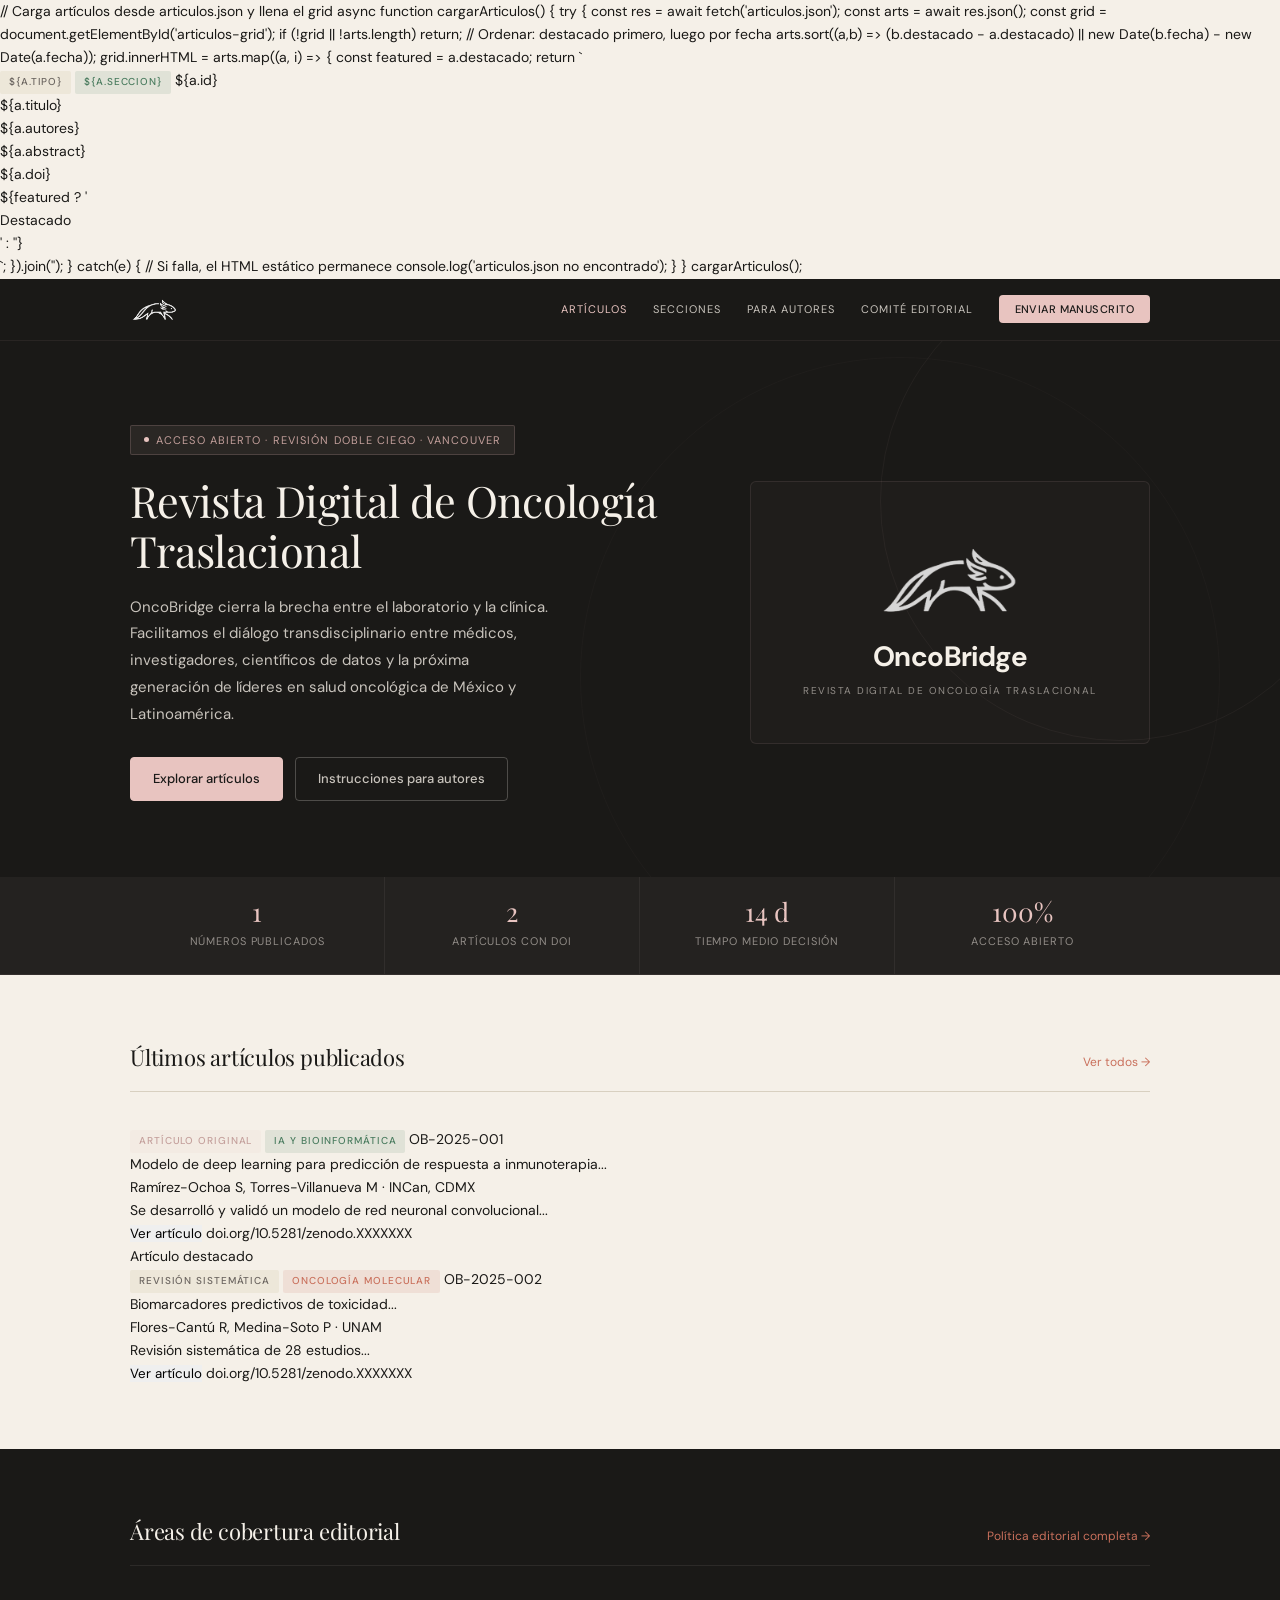
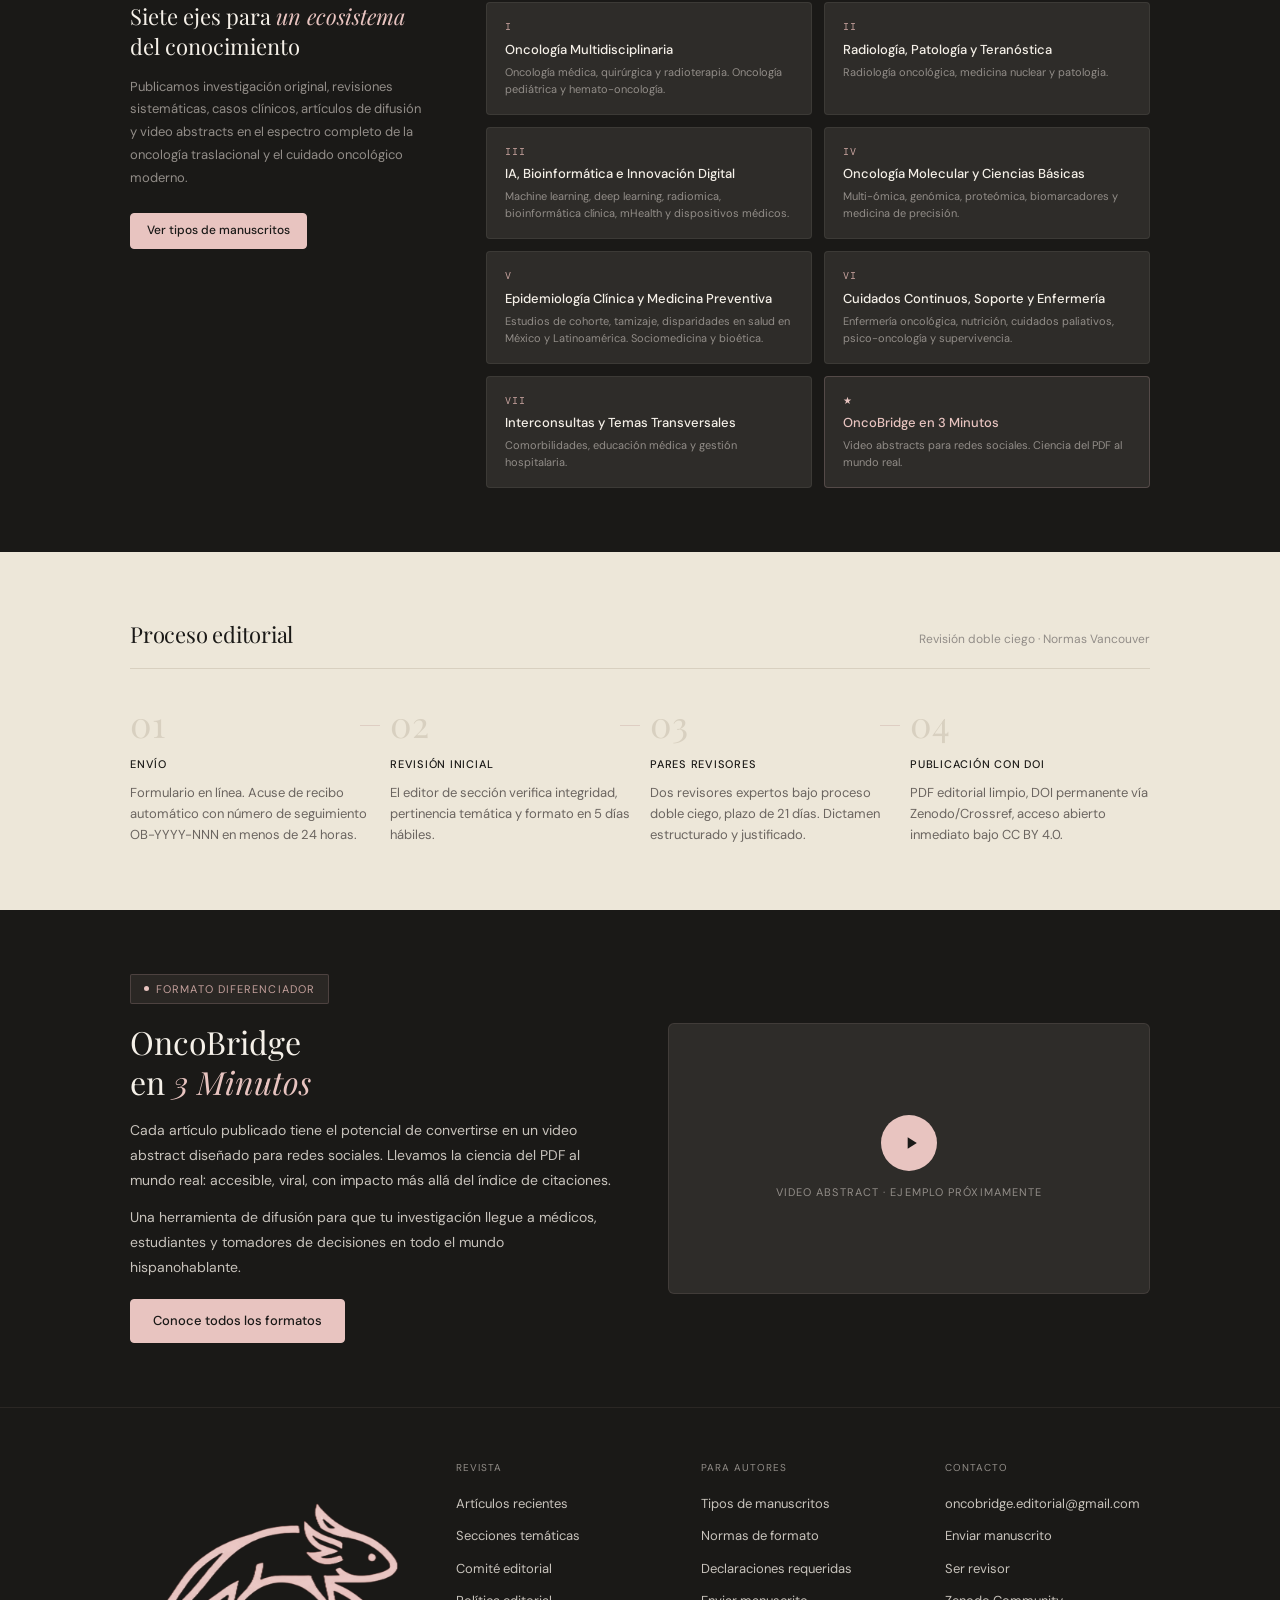
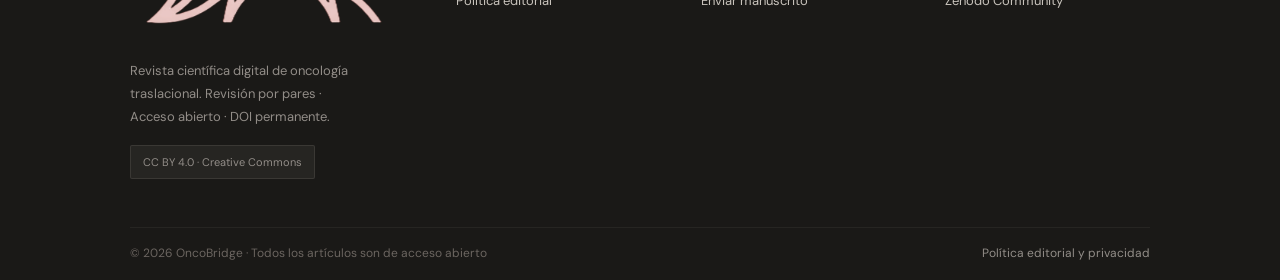
==== index.html @ 976b34d6 "Update index.html" ====
<!DOCTYPE html>
<html lang="es">
<head>
  <meta charset="UTF-8">
  <meta name="viewport" content="width=device-width, initial-scale=1.0">
  <title>OncoBridge — Revista Digital de Oncología Traslacional</title>
  <meta name="description" content="Publicación científica de acceso abierto dedicada a la oncología traslacional. Revisión doble ciego, DOI permanente, acceso abierto. México y Latinoamérica.">
  <!-- Scholar meta -->
  <meta name="citation_journal_title" content="OncoBridge">
  <meta name="citation_publisher" content="OncoBridge Editorial">
  <!-- Open Graph -->
  <meta property="og:title" content="OncoBridge — Revista Digital de Oncología Traslacional">
  <meta property="og:description" content="Ciencia que cruza el puente del laboratorio a la clínica.">
  <meta property="og:type" content="website">
  <meta property="og:url" content="https://oncobridge.site">
  <link rel="stylesheet" href="assets/style.css">
</head>
  // Carga artículos desde articulos.json y llena el grid
async function cargarArticulos() {
  try {
    const res  = await fetch('articulos.json');
    const arts = await res.json();
    const grid = document.getElementById('articulos-grid');
    if (!grid || !arts.length) return;

    // Ordenar: destacado primero, luego por fecha
    arts.sort((a,b) => (b.destacado - a.destacado) ||
      new Date(b.fecha) - new Date(a.fecha));

    grid.innerHTML = arts.map((a, i) => {
      const featured = a.destacado;
      return `
      <div class="card ${featured ? 'card-featured' : ''}">
        <div>
          <div class="card-meta">
            <span class="tag">${a.tipo}</span>
            <span class="tag tag-ia">${a.seccion}</span>
            <span class="card-id">${a.id}</span>
          </div>
          <div class="card-title">${a.titulo}</div>
          <div class="card-authors">${a.autores}</div>
          <div class="card-abstract">${a.abstract}</div>
          <a class="card-doi" href="${a.url_doi}"
             target="_blank">${a.doi}</a>
        </div>
        ${featured ? '<div><span class="featured-flag">Destacado</span></div>' : ''}
      </div>`;
    }).join('');
  } catch(e) {
    // Si falla, el HTML estático permanece
    console.log('articulos.json no encontrado');
  }
}
cargarArticulos();
</script>
<body>

<!-- NAVEGACIÓN -->
<nav class="nav">
  <div class="container">
    <a class="nav-logo" href="index.html">
      <img src="assets/logo.png" alt="OncoBridge"
           onerror="this.style.display='none'; document.getElementById('nav-logo-fallback').style.display='block'">
      <span id="nav-logo-fallback" class="nav-logo-text" style="display:none">Onco<span>Bridge</span></span>
    </a>
    <button class="nav-toggle" onclick="document.querySelector('.nav-links').classList.toggle('open')" aria-label="Menú">☰</button>
    <ul class="nav-links">
      <li><a href="index.html#articulos" class="active">Artículos</a></li>
      <li><a href="index.html#secciones">Secciones</a></li>
      <li><a href="para-autores.html">Para autores</a></li>
      <li><a href="comite-editorial.html">Comité editorial</a></li>
      <li><a href="para-autores.html#envio" class="nav-cta">Enviar manuscrito</a></li>
    </ul>
  </div>
</nav>

<!-- HERO -->
<section class="hero">
  <div class="container">
    <div class="hero-content">
      <div class="hero-eyebrow">Acceso abierto · Revisión doble ciego · Vancouver</div>
      <h1>Revista Digital de Oncología Traslacional<br></h1>
      <p class="hero-lead">OncoBridge cierra la brecha entre el laboratorio y la clínica. Facilitamos el diálogo transdisciplinario entre médicos, investigadores, científicos de datos y la próxima generación de líderes en salud oncológica de México y Latinoamérica.</p>
      <div class="hero-actions">
        <a href="index.html#articulos" class="btn btn-primary">Explorar artículos</a>
        <a href="para-autores.html" class="btn btn-ghost">Instrucciones para autores</a>
      </div>
    </div>
    <div class="hero-brand-box">
      <img class="hero-brand-img" src="assets/logo.png" alt="OncoBridge — Ajolote"
           onerror="this.style.opacity='0'">
      <div class="hero-brand-name">OncoBridge</div>
      <div class="hero-brand-sub">Revista Digital de Oncología Traslacional</div>
    </div>
  </div>
</section>

<!-- STATS -->
<div class="stats">
  <div class="container">
    <div class="stat">
      <span class="stat-num" id="stat-numeros">—</span>
      <span class="stat-label">Números publicados</span>
    </div>
    <div class="stat">
      <span class="stat-num" id="stat-articulos">—</span>
      <span class="stat-label">Artículos con DOI</span>
    </div>
    <div class="stat">
      <span class="stat-num" id="stat-tiempo">—</span>
      <span class="stat-label">Tiempo medio decisión</span>
    </div>
    <div class="stat">
      <span class="stat-num" id="stat-acceso">100%</span>
      <span class="stat-label">Acceso abierto</span>
    </div>
  </div>
</div>

<!-- ARTÍCULOS -->
<section class="section" id="articulos">
  <div class="container">
    <div class="section-header">
      <h2 class="section-title">Últimos artículos publicados</h2>
      <a href="articulos.html" class="section-link">Ver todos →</a>
    </div>
    <div class="articles-grid" id="articulos-grid">
      <!-- El JavaScript inserta las tarjetas aquí -->
      <div class="card-loading">Cargando artículos…</div>
    </div>
  </div>
</section>
  
  <!-- VISOR PDF (oculto hasta que el usuario hace clic en un artículo) -->
<div id="visor-overlay" style="display:none">
  <section class="section" style="padding-top:0">
    <div class="container">
      <div class="pdf-viewer">
        <div class="pdf-toolbar">
          <div class="pdf-toolbar-left">
            <span class="pdf-id" id="visor-id"></span>
            <span class="pdf-title" id="visor-titulo"></span>
          </div>
          <div class="pdf-toolbar-right">
            <a id="visor-doi-link" href="#" target="_blank" class="pdf-btn">
              <svg width="13" height="13" viewBox="0 0 24 24" fill="none" stroke="currentColor" stroke-width="2"><path d="M18 13v6a2 2 0 0 1-2 2H5a2 2 0 0 1-2-2V8a2 2 0 0 1 2-2h6"/><polyline points="15 3 21 3 21 9"/><line x1="10" y1="14" x2="21" y2="3"/></svg>
              DOI / Zenodo
            </a>
            <a id="visor-pdf-link" href="#" target="_blank" class="pdf-btn">
              <svg width="13" height="13" viewBox="0 0 24 24" fill="none" stroke="currentColor" stroke-width="2"><path d="M21 15v4a2 2 0 0 1-2 2H5a2 2 0 0 1-2-2v-4"/><polyline points="7 10 12 15 17 10"/><line x1="12" y1="15" x2="12" y2="3"/></svg>
              Descargar PDF
            </a>
            <button class="pdf-btn pdf-btn-close" onclick="cerrarVisor()">
              <svg width="13" height="13" viewBox="0 0 24 24" fill="none" stroke="currentColor" stroke-width="2"><line x1="18" y1="6" x2="6" y2="18"/><line x1="6" y1="6" x2="18" y2="18"/></svg>
              Cerrar
            </button>
          </div>
        </div>
        <div class="pdf-embed">
          <iframe id="visor-iframe" src="" title="Visor de artículo OncoBridge"
                  allow="fullscreen" loading="lazy"></iframe>
          <div class="pdf-fallback" id="visor-fallback" style="display:none">
            <p>No se puede mostrar la vista previa en este navegador.</p>
            <a id="visor-fallback-link" href="#" target="_blank" class="btn btn-primary btn-sm">Abrir PDF en nueva pestaña</a>
          </div>
        </div>
      </div>
    </div>
  </section>
</div>

<!-- SECCIONES TEMÁTICAS -->
<section class="section section-dark" id="secciones">
  <div class="container">
    <div class="section-header">
      <h2 class="section-title">Áreas de cobertura editorial</h2>
      <a href="politica-editorial.html" class="section-link">Política editorial completa →</a>
    </div>
    <div class="scope-grid">
      <div class="scope-sticky">
        <div class="scope-heading">Siete ejes para <span>un ecosistema</span> del conocimiento</div>
        <p class="scope-desc">Publicamos investigación original, revisiones sistemáticas, casos clínicos, artículos de difusión y video abstracts en el espectro completo de la oncología traslacional y el cuidado oncológico moderno.</p>
        <div style="margin-top:24px">
          <a href="para-autores.html" class="btn btn-primary btn-sm">Ver tipos de manuscritos</a>
        </div>
      </div>
      <div class="scope-areas">
        <div class="scope-item">
          <span class="scope-roman">I</span>
          <div class="scope-name">Oncología Multidisciplinaria</div>
          <div class="scope-sub">Oncología médica, quirúrgica y radioterapia. Oncología pediátrica y hemato-oncología.</div>
        </div>
        <div class="scope-item">
          <span class="scope-roman">II</span>
          <div class="scope-name">Radiología, Patología y Teranóstica</div>
          <div class="scope-sub">Radiología oncológica, medicina nuclear y patologia.</div>
        </div>
        <div class="scope-item">
          <span class="scope-roman">III</span>
          <div class="scope-name">IA, Bioinformática e Innovación Digital</div>
          <div class="scope-sub">Machine learning, deep learning, radiomica, bioinformática clínica, mHealth y dispositivos médicos.</div>
        </div>
        <div class="scope-item">
          <span class="scope-roman">IV</span>
          <div class="scope-name">Oncología Molecular y Ciencias Básicas</div>
          <div class="scope-sub">Multi-ómica, genómica, proteómica, biomarcadores y medicina de precisión.</div>
        </div>
        <div class="scope-item">
          <span class="scope-roman">V</span>
          <div class="scope-name">Epidemiología Clínica y Medicina Preventiva</div>
          <div class="scope-sub">Estudios de cohorte, tamizaje, disparidades en salud en México y Latinoamérica. Sociomedicina y bioética.</div>
        </div>
        <div class="scope-item">
          <span class="scope-roman">VI</span>
          <div class="scope-name">Cuidados Continuos, Soporte y Enfermería</div>
          <div class="scope-sub">Enfermería oncológica, nutrición, cuidados paliativos, psico-oncología y supervivencia.</div>
        </div>
        <div class="scope-item">
          <span class="scope-roman">VII</span>
          <div class="scope-name">Interconsultas y Temas Transversales</div>
          <div class="scope-sub">Comorbilidades, educación médica y gestión hospitalaria.</div>
        </div>
        <div class="scope-item" style="border-color:rgba(232,196,192,0.2)">
          <span class="scope-roman" style="color:var(--axo)">★</span>
          <div class="scope-name" style="color:var(--axo)">OncoBridge en 3 Minutos</div>
          <div class="scope-sub">Video abstracts para redes sociales. Ciencia del PDF al mundo real.</div>
        </div>
      </div>
    </div>
  </div>
</section>

<!-- PROCESO EDITORIAL -->
<section class="section section-warm">
  <div class="container">
    <div class="section-header">
      <h2 class="section-title">Proceso editorial</h2>
      <span style="font-size:12px;color:var(--vol-2)">Revisión doble ciego · Normas Vancouver</span>
    </div>
    <div class="process-steps">
      <div class="step">
        <span class="step-num">01</span>
        <div class="step-title">Envío</div>
        <div class="step-desc">Formulario en línea. Acuse de recibo automático con número de seguimiento OB-YYYY-NNN en menos de 24 horas.</div>
        <div class="step-line"></div>
      </div>
      <div class="step">
        <span class="step-num">02</span>
        <div class="step-title">Revisión inicial</div>
        <div class="step-desc">El editor de sección verifica integridad, pertinencia temática y formato en 5 días hábiles.</div>
        <div class="step-line"></div>
      </div>
      <div class="step">
        <span class="step-num">03</span>
        <div class="step-title">Pares revisores</div>
        <div class="step-desc">Dos revisores expertos bajo proceso doble ciego, plazo de 21 días. Dictamen estructurado y justificado.</div>
        <div class="step-line"></div>
      </div>
      <div class="step">
        <span class="step-num">04</span>
        <div class="step-title">Publicación con DOI</div>
        <div class="step-desc">PDF editorial limpio, DOI permanente vía Zenodo/Crossref, acceso abierto inmediato bajo CC BY 4.0.</div>
      </div>
    </div>
  </div>
</section>

<!-- ONCOBRIDGE EN 3 MINUTOS -->
<section class="three-min">
  <div class="container">
    <div class="three-min-grid">
      <div class="three-min-text">
        <div class="hero-eyebrow" style="margin-bottom:18px">Formato diferenciador</div>
        <h2>OncoBridge<br>en <em>3 Minutos</em></h2>
        <p>Cada artículo publicado tiene el potencial de convertirse en un video abstract diseñado para redes sociales. Llevamos la ciencia del PDF al mundo real: accesible, viral, con impacto más allá del índice de citaciones.</p>
        <p>Una herramienta de difusión para que tu investigación llegue a médicos, estudiantes y tomadores de decisiones en todo el mundo hispanohablante.</p>
        <a href="para-autores.html#tipos" class="btn btn-primary" style="margin-top:8px">Conoce todos los formatos</a>
      </div>
      <div class="three-min-visual">
        <div class="play-btn">
          <svg viewBox="0 0 24 24"><path d="M8 5v14l11-7z"/></svg>
        </div>
        <div class="three-min-label">Video abstract · Ejemplo próximamente</div>
      </div>
    </div>
  </div>
</section>

<!-- FOOTER -->
<footer class="footer">
  <div class="container">
    <div class="footer-grid">
      <div>
        <img src="assets/logo.png" alt="OncoBridge"
             onerror="this.style.display='none'; document.getElementById('footer-logo-fallback').style.display='block'">
        <span id="footer-logo-fallback" class="footer-logo-text" style="display:none">Onco<span>Bridge</span></span>
        <p class="footer-tagline">Revista científica digital de oncología traslacional. Revisión por pares · Acceso abierto · DOI permanente.</p>
        <div class="cc-badge" style="margin-top:16px;display:inline-flex;align-items:center;gap:6px;background:rgba(200,195,188,0.07);border:1px solid rgba(200,195,188,0.12);border-radius:2px;padding:7px 12px;font-size:11px;color:var(--vol-2)">
          CC BY 4.0 · Creative Commons
        </div>
      </div>
      <div>
        <div class="footer-col-title">Revista</div>
        <ul class="footer-links">
          <li><a href="index.html#articulos">Artículos recientes</a></li>
          <li><a href="index.html#secciones">Secciones temáticas</a></li>
          <li><a href="comite-editorial.html">Comité editorial</a></li>
          <li><a href="politica-editorial.html">Política editorial</a></li>
        </ul>
      </div>
      <div>
        <div class="footer-col-title">Para autores</div>
        <ul class="footer-links">
          <li><a href="para-autores.html#tipos">Tipos de manuscritos</a></li>
          <li><a href="para-autores.html#formato">Normas de formato</a></li>
          <li><a href="para-autores.html#declaraciones">Declaraciones requeridas</a></li>
          <li><a href="para-autores.html#envio">Enviar manuscrito</a></li>
        </ul>
      </div>
      <div>
        <div class="footer-col-title">Contacto</div>
        <ul class="footer-links">
          <li><a href="mailto:oncobridge.editorial@gmail.com">oncobridge.editorial@gmail.com</a></li>
          <li><a href="para-autores.html#envio">Enviar manuscrito</a></li>
          <li><a href="comite-editorial.html#unirse">Ser revisor</a></li>
          <li><a href="https://zenodo.org" target="_blank" rel="noopener">Zenodo Community</a></li>
        </ul>
      </div>
    </div>
    <div class="footer-bottom">
      <p>© 2026 OncoBridge · Todos los artículos son de acceso abierto</p>
      <a href="politica-editorial.html">Política editorial y privacidad</a>
    </div>
  </div>
</footer>
<!-- =====================================================
     JAVASCRIPT DINÁMICO
     Lee articulos.json → llena grid + stats + visor PDF
     ===================================================== -->
<script>
// ── Cargar y renderizar artículos ──────────────────────
async function inicializar() {
  try {
    const res  = await fetch('articulos.json');
    const arts = await res.json();
    renderStats(arts);
    renderArticulos(arts);
  } catch(e) {
    // Si no existe el JSON todavía, muestra el HTML de ejemplo
    document.querySelector('.card-loading').remove();
  }
}
 
// ── Stats automáticas ──────────────────────────────────
function renderStats(arts) {
  const total    = arts.length;
  const numeros  = new Set(arts.map(a => a.volumen).filter(Boolean)).size || 1;
  const tiempos  = arts.filter(a => a.dias_decision).map(a => a.dias_decision);
  const mediaDias = tiempos.length
    ? Math.round(tiempos.reduce((s,v) => s + v, 0) / tiempos.length)
    : 14;
 
  // Animación de conteo
  animarContador('stat-numeros',  0, numeros,   800);
  animarContador('stat-articulos',0, total,    1000);
  animarContador('stat-tiempo',   0, mediaDias, 800, ' d');
}
 
function animarContador(id, desde, hasta, duracion, sufijo = '') {
  const el = document.getElementById(id);
  if (!el) return;
  const inicio = performance.now();
  function tick(ahora) {
    const t = Math.min((ahora - inicio) / duracion, 1);
    const ease = t < 0.5 ? 2*t*t : -1+(4-2*t)*t;
    el.textContent = Math.round(desde + (hasta - desde) * ease) + sufijo;
    if (t < 1) requestAnimationFrame(tick);
  }
  requestAnimationFrame(tick);
}
 
// ── Renderizar tarjetas de artículos ──────────────────
function renderArticulos(arts) {
  const grid = document.getElementById('articulos-grid');
  if (!grid) return;
 
  // Orden: destacado primero, luego por fecha descendente
  const ordenados = [...arts].sort((a, b) => {
    if (b.destacado !== a.destacado) return (b.destacado ? 1 : 0) - (a.destacado ? 1 : 0);
    return new Date(b.fecha) - new Date(a.fecha);
  });
 
  // Mostrar máximo 5 en el home (1 destacado + 4 normales)
  const visibles = ordenados.slice(0, 5);
  grid.innerHTML = visibles.map(a => tarjetaHTML(a)).join('');
}
 
function tarjetaHTML(a) {
  const featured = a.destacado;
  const tagColor = {
    'IA y Bioinformática': 'tag-ia',
    'Prueba de Concepto':  'tag-poc',
    'Oncología Molecular': 'tag-onco',
  }[a.seccion] || '';
 
  return `
  <div class="card ${featured ? 'card-featured' : ''}">
    <div>
      <div class="card-meta">
        <span class="tag ${featured ? 'tag-dark' : ''}">${a.tipo}</span>
        <span class="tag ${tagColor}">${a.seccion}</span>
        <span class="card-id">${a.id}</span>
      </div>
      <div class="card-title">${a.titulo}</div>
      <div class="card-authors">${a.autores}</div>
      <div class="card-abstract">${a.abstract}</div>
      <div class="card-actions">
        <button class="btn-ver-pdf" onclick='abrirVisor(${JSON.stringify(a)})'>
          Ver artículo
        </button>
        <a class="btn-doi" href="${a.url_doi}" target="_blank" rel="noopener">
          ${a.doi}
        </a>
      </div>
    </div>
    ${featured ? '<div><span class="featured-flag">Artículo destacado</span></div>' : ''}
  </div>`;
}
 
// ── Visor PDF ──────────────────────────────────────────
function abrirVisor(articulo) {
  const overlay = document.getElementById('visor-overlay');
  document.getElementById('visor-id').textContent     = articulo.id;
  document.getElementById('visor-titulo').textContent = articulo.titulo;
  document.getElementById('visor-doi-link').href      = articulo.url_doi || '#';
  document.getElementById('visor-pdf-link').href      = articulo.url_pdf  || '#';
  document.getElementById('visor-fallback-link').href = articulo.url_pdf  || '#';
 
  const iframe = document.getElementById('visor-iframe');
 
  if (articulo.url_pdf_embed) {
    iframe.src = articulo.url_pdf_embed;
    iframe.style.display = 'block';
    document.getElementById('visor-fallback').style.display = 'none';
  } else if (articulo.url_pdf) {
    // Fallback: Google Docs viewer para PDFs directos
    iframe.src = 'https://docs.google.com/viewer?url=' +
                 encodeURIComponent(articulo.url_pdf) + '&embedded=true';
    iframe.style.display = 'block';
    document.getElementById('visor-fallback').style.display = 'none';
  } else {
    iframe.style.display = 'none';
    document.getElementById('visor-fallback').style.display = 'flex';
  }
 
  overlay.style.display = 'block';
  overlay.scrollIntoView({ behavior: 'smooth', block: 'start' });
}
 
function cerrarVisor() {
  document.getElementById('visor-overlay').style.display = 'none';
  document.getElementById('visor-iframe').src = '';
  document.getElementById('articulos').scrollIntoView({ behavior: 'smooth' });
}
 
// ── Arrancar ───────────────────────────────────────────
inicializar();
</script>
 
</body>
</html>
---- assets/style.css ----
/* ================================================================
   OncoBridge — Hoja de estilos global
   Paleta: Obsidiana · Rosa Axolote · Marfil · Gris Volcánico
   ================================================================ */

@import url('https://fonts.googleapis.com/css2?family=Playfair+Display:ital,wght@0,400;0,500;0,700;1,400;1,500&family=DM+Sans:wght@300;400;500&family=DM+Mono:wght@400&display=swap');

/* ── Variables ────────────────────────────────────────────────── */
:root {
  --obs:     #1a1917;
  --obs-2:   #242220;
  --obs-3:   #2e2c29;
  --axo:     #e8c4c0;
  --axo-2:   #d4968f;
  --axo-3:   #c4a09c;
  --ivory:   #f5f0e8;
  --ivory-2: #ede7d9;
  --ivory-3: #d8d0c0;
  --vol:     #6b6560;
  --vol-2:   #928d88;
  --vol-3:   #c8c3bc;
  --coral:   #c9705c;
  --green:   #4a7c5f;
  --serif: 'Playfair Display', Georgia, serif;
  --sans:  'DM Sans', system-ui, sans-serif;
  --mono:  'DM Mono', monospace;
  --r: 4px;
  --tr: 0.2s ease;
}

/* ── Reset ────────────────────────────────────────────────────── */
*, *::before, *::after { margin:0; padding:0; box-sizing:border-box; }
html { scroll-behavior: smooth; }
body { background: var(--ivory); color: var(--obs); font-family: var(--sans); font-size: 14px; line-height: 1.65; -webkit-font-smoothing: antialiased; }
img { display: block; max-width: 100%; }
a { color: inherit; text-decoration: none; }
ul { list-style: none; }
button { font-family: var(--sans); cursor: pointer; border: none; }

/* ── Layout ───────────────────────────────────────────────────── */
.container { max-width: 1100px; margin: 0 auto; padding: 0 40px; }

/* ── Tipografía ───────────────────────────────────────────────── */
.serif { font-family: var(--serif); }
.mono  { font-family: var(--mono); font-size: 0.75em; }

/* ── Botones ──────────────────────────────────────────────────── */
.btn {
  display: inline-flex; align-items: center; gap: 6px;
  padding: 10px 22px; font-size: 13px; font-weight: 500;
  border-radius: var(--r); border: 1px solid transparent;
  transition: background var(--tr), border-color var(--tr), color var(--tr);
  white-space: nowrap; cursor: pointer;
}
.btn-primary { background: var(--axo); color: var(--obs); border-color: var(--axo); }
.btn-primary:hover { background: var(--axo-2); border-color: var(--axo-2); }
.btn-ghost { background: transparent; color: var(--vol-3); border-color: rgba(200,195,188,0.3); }
.btn-ghost:hover { border-color: var(--vol-3); color: var(--ivory); }
.btn-outline { background: transparent; color: var(--obs); border-color: var(--ivory-3); }
.btn-outline:hover { border-color: var(--obs); }
.btn-coral { background: var(--coral); color: #fff; border-color: var(--coral); }
.btn-coral:hover { opacity: 0.88; }
.btn-sm { padding: 7px 16px; font-size: 12px; }

/* ── Tags ─────────────────────────────────────────────────────── */
.tag {
  display: inline-block; font-size: 10px; font-weight: 500;
  letter-spacing: 0.09em; text-transform: uppercase;
  padding: 3px 9px; border-radius: 2px;
  background: var(--ivory-2); color: var(--vol);
}
.tag-onco  { background: rgba(201,112,92,0.13); color: var(--coral); }
.tag-dark  { background: rgba(232,196,192,0.13); color: var(--axo-3); }
.tag-ia    { background: rgba(74,124,95,0.12);   color: var(--green); }
.tag-poc   { background: rgba(184,134,58,0.12);  color: #8a6020; }

/* ── Navegación ───────────────────────────────────────────────── */
.nav {
  background: var(--obs); height: 62px;
  position: sticky; top: 0; z-index: 200;
  border-bottom: 1px solid rgba(232,196,192,0.07);
}
.nav .container { height: 100%; display: flex; align-items: center; justify-content: space-between; }
.nav-logo { display: flex; align-items: center; gap: 10px; }
.nav-logo img { height: 34px; filter: brightness(0) invert(1); opacity: 0.9; }
.nav-logo-text { font-family: var(--serif); font-size: 17px; font-weight: 700; color: var(--ivory); letter-spacing: -0.01em; }
.nav-logo-text span { color: var(--axo); }
.nav-links { display: flex; align-items: center; gap: 26px; }
.nav-links a { font-size: 11px; font-weight: 400; letter-spacing: 0.09em; text-transform: uppercase; color: var(--vol-3); transition: color var(--tr); }
.nav-links a:hover, .nav-links a.active { color: var(--axo); }
.nav-cta { background: var(--axo) !important; color: var(--obs) !important; padding: 7px 16px; border-radius: var(--r); font-weight: 500 !important; letter-spacing: 0.04em !important; }
.nav-cta:hover { background: var(--axo-2) !important; }
.nav-toggle { display: none; background: none; border: none; color: var(--vol-3); font-size: 22px; cursor: pointer; }

/* ── Sección genérica ─────────────────────────────────────────── */
.section { padding: 64px 0; }
.section-dark { background: var(--obs); }
.section-warm { background: var(--ivory-2); }
.section-header {
  display: flex; justify-content: space-between; align-items: baseline;
  padding-bottom: 16px; border-bottom: 1px solid var(--ivory-3); margin-bottom: 36px;
}
.section-dark .section-header { border-bottom-color: rgba(200,195,188,0.1); }
.section-title { font-family: var(--serif); font-size: 22px; font-weight: 400; letter-spacing: -0.01em; }
.section-dark .section-title { color: var(--ivory); }
.section-link { font-size: 12px; color: var(--coral); transition: opacity var(--tr); }
.section-link:hover { opacity: 0.75; }

/* ── Hero principal ───────────────────────────────────────────── */
.hero { background: var(--obs); padding: 84px 0 76px; position: relative; overflow: hidden; }
.hero::before {
  content: ''; position: absolute; top: -80px; right: -80px;
  width: 480px; height: 480px; border-radius: 50%;
  border: 1px solid rgba(232,196,192,0.05); pointer-events: none;
}
.hero::after {
  content: ''; position: absolute; bottom: -120px; right: 60px;
  width: 640px; height: 640px; border-radius: 50%;
  border: 1px solid rgba(232,196,192,0.025); pointer-events: none;
}
.hero .container { display: grid; grid-template-columns: 1fr 400px; gap: 72px; align-items: center; }
.hero-eyebrow {
  display: inline-flex; align-items: center; gap: 7px;
  background: rgba(232,196,192,0.08); border: 1px solid rgba(232,196,192,0.18);
  color: var(--axo-3); padding: 5px 13px; border-radius: 2px;
  font-size: 11px; letter-spacing: 0.1em; text-transform: uppercase; margin-bottom: 20px;
}
.hero-eyebrow::before { content: ''; width: 5px; height: 5px; background: var(--axo); border-radius: 50%; }
.hero h1 { font-family: var(--serif); font-size: 2.7rem; font-weight: 400; color: var(--ivory); line-height: 1.17; letter-spacing: -0.015em; margin-bottom: 18px; }
.hero h1 em { color: var(--axo); font-style: italic; }
.hero-lead { color: var(--vol-3); font-size: 15px; line-height: 1.78; max-width: 420px; margin-bottom: 30px; }
.hero-actions { display: flex; gap: 12px; align-items: center; }
.hero-brand-box {
  display: flex; flex-direction: column; align-items: center; justify-content: center;
  padding: 44px 32px; border: 1px solid rgba(232,196,192,0.1); border-radius: 6px;
  background: rgba(232,196,192,0.025); gap: 4px;
}
.hero-brand-img { width: 150px; filter: brightness(0) invert(1); opacity: 0.82; margin-bottom: 8px; }
.hero-brand-name { font-family: var(--sans); font-size: 28px; font-weight: 700; color: var(--ivory); letter-spacing: -0.02em; line-height: 1; }
.hero-brand-sub { font-size: 10px; letter-spacing: 0.15em; text-transform: uppercase; color: var(--vol-2); margin-top: 8px; text-align: center; }

/* Hero pequeño (páginas internas) */
.hero-sm { background: var(--obs); padding: 52px 0 48px; }
.hero-sm h1 { font-family: var(--serif); font-size: 2rem; font-weight: 400; color: var(--ivory); margin-bottom: 10px; }
.hero-sm p { color: var(--vol-3); font-size: 14px; max-width: 560px; line-height: 1.75; }

/* ── Stats ────────────────────────────────────────────────────── */
.stats { background: var(--obs-2); border-bottom: 1px solid rgba(232,196,192,0.08); }
.stats .container { display: grid; grid-template-columns: repeat(4,1fr); }
.stat { padding: 22px 0; text-align: center; border-right: 1px solid rgba(200,195,188,0.08); }
.stat:last-child { border-right: none; }
.stat-num { display: block; font-family: var(--serif); font-size: 26px; color: var(--axo); line-height: 1; margin-bottom: 4px; }
.stat-label { font-size: 11px; letter-spacing: 0.08em; text-transform: uppercase; color: var(--vol-2); }

/* ── Secciones temáticas ──────────────────────────────────────── */
.scope-grid { display: grid; grid-template-columns: 300px 1fr; gap: 56px; align-items: start; }
.scope-sticky { position: sticky; top: 80px; }
.scope-heading { font-family: var(--serif); font-size: 22px; font-weight: 400; color: var(--ivory); line-height: 1.35; }
.scope-heading span { color: var(--axo); font-style: italic; }
.scope-desc { font-size: 13px; color: var(--vol-2); line-height: 1.75; margin-top: 14px; }
.scope-areas { display: grid; grid-template-columns: 1fr 1fr; gap: 12px; }
.scope-item { background: var(--obs-3); border: 1px solid rgba(200,195,188,0.09); padding: 16px 18px; border-radius: var(--r); transition: border-color var(--tr); }
.scope-item:hover { border-color: rgba(232,196,192,0.2); }
.scope-roman { font-family: var(--mono); font-size: 10px; color: var(--axo-3); letter-spacing: 0.08em; display: block; margin-bottom: 6px; }
.scope-name { font-size: 13px; color: var(--ivory); font-weight: 500; margin-bottom: 5px; line-height: 1.3; }
.scope-sub { font-size: 11px; color: var(--vol-2); line-height: 1.55; }

/* ── Proceso editorial ────────────────────────────────────────── */
.process-steps { display: grid; grid-template-columns: repeat(4,1fr); gap: 20px; margin-top: 12px; }
.step { position: relative; }
.step-num { font-family: var(--serif); font-size: 36px; color: var(--ivory-3); line-height: 1; margin-bottom: 14px; display: block; }
.step-title { font-size: 11px; font-weight: 500; letter-spacing: 0.07em; text-transform: uppercase; color: var(--obs); margin-bottom: 8px; }
.step-desc { font-size: 13px; color: var(--vol); line-height: 1.65; }
.step-line { position: absolute; top: 20px; right: -10px; width: 20px; height: 1px; background: var(--axo-3); opacity: 0.35; }
.step:last-child .step-line { display: none; }

/* ── Sección 3 minutos ────────────────────────────────────────── */
.three-min { background: var(--obs); padding: 64px 0; }
.three-min-grid { display: grid; grid-template-columns: 1fr 1fr; gap: 56px; align-items: center; }
.three-min-text h2 { font-family: var(--serif); font-size: 2rem; font-weight: 400; color: var(--ivory); line-height: 1.25; margin-bottom: 16px; }
.three-min-text h2 em { color: var(--axo); }
.three-min-text p { font-size: 14px; color: var(--vol-3); line-height: 1.78; margin-bottom: 12px; }
.three-min-visual {
  aspect-ratio: 16/9; background: var(--obs-3); border: 1px solid rgba(232,196,192,0.1);
  border-radius: 6px; display: flex; flex-direction: column; align-items: center; justify-content: center; gap: 12px;
}
.play-btn {
  width: 56px; height: 56px; border-radius: 50%;
  background: var(--axo); display: flex; align-items: center; justify-content: center;
  transition: background var(--tr);
}
.play-btn svg { fill: var(--obs); width: 20px; height: 20px; margin-left: 3px; }
.play-btn:hover { background: var(--axo-2); }
.three-min-label { font-size: 11px; letter-spacing: 0.1em; text-transform: uppercase; color: var(--vol-2); }

/* ── Comité editorial ─────────────────────────────────────────── */
.editor-chief {
  background: var(--obs); border: 1px solid rgba(232,196,192,0.1);
  border-radius: var(--r); padding: 32px; margin-bottom: 48px;
  display: grid; grid-template-columns: 72px 1fr; gap: 24px; align-items: center;
}
.member-initial {
  width: 56px; height: 56px; border-radius: 50%; background: var(--obs-3);
  border: 1px solid rgba(232,196,192,0.15);
  display: flex; align-items: center; justify-content: center;
  font-family: var(--serif); font-size: 22px; color: var(--axo);
}
.editor-chief .member-initial { width: 72px; height: 72px; font-size: 28px; }
.member-name { font-family: var(--serif); font-size: 18px; color: var(--ivory); margin-bottom: 4px; }
.member-role { font-size: 12px; color: var(--coral); margin-bottom: 4px; }
.member-inst { font-size: 13px; color: var(--vol-3); }
.member-orcid { font-family: var(--mono); font-size: 10px; color: var(--vol-2); display: block; margin-top: 8px; }
.committee-grid { display: grid; grid-template-columns: repeat(3,1fr); gap: 18px; }
.member-card { background: #fff; border: 1px solid var(--ivory-3); border-radius: var(--r); padding: 22px; transition: border-color var(--tr); }
.member-card:hover { border-color: var(--axo-3); }
.member-card .member-initial { background: var(--ivory-2); color: var(--vol); border: none; font-size: 18px; width: 44px; height: 44px; margin-bottom: 14px; }
.member-card .member-name { font-family: var(--serif); font-size: 15px; color: var(--obs); margin-bottom: 3px; }
.member-card .member-role { font-size: 12px; color: var(--coral); }
.member-card .member-inst { font-size: 12px; color: var(--vol); }
.join-box { background: var(--ivory-2); border: 1px solid var(--ivory-3); border-radius: var(--r); padding: 36px; text-align: center; margin-top: 48px; }
.join-box h3 { font-family: var(--serif); font-size: 20px; font-weight: 400; margin-bottom: 10px; }
.join-box p { font-size: 14px; color: var(--vol); max-width: 480px; margin: 0 auto 22px; line-height: 1.7; }

/* ── Para autores ─────────────────────────────────────────────── */
.authors-grid { display: grid; grid-template-columns: 240px 1fr; gap: 56px; align-items: start; }
.authors-nav { position: sticky; top: 80px; }
.authors-nav li { padding: 9px 0; border-bottom: 1px solid var(--ivory-3); font-size: 13px; color: var(--vol); cursor: pointer; transition: color var(--tr); }
.authors-nav li:hover { color: var(--obs); }
.authors-nav li.active { color: var(--coral); font-weight: 500; }
.authors-content section { padding-top: 40px; margin-bottom: 8px; }
.authors-content section:first-child { padding-top: 0; }
.authors-content h3 { font-family: var(--serif); font-size: 20px; font-weight: 400; margin-bottom: 16px; padding-bottom: 10px; border-bottom: 1px solid var(--ivory-3); }
.authors-content p { font-size: 14px; color: var(--vol); line-height: 1.78; margin-bottom: 14px; }
.authors-content ul { padding-left: 20px; margin-bottom: 14px; }
.authors-content ul li { font-size: 14px; color: var(--vol); line-height: 1.7; margin-bottom: 5px; list-style: disc; }
.authors-content strong { color: var(--obs); }
.info-box { background: rgba(232,196,192,0.08); border: 1px solid rgba(232,196,192,0.2); border-radius: var(--r); padding: 16px 20px; margin: 16px 0; }
.info-box p { color: var(--axo-3) !important; font-size: 13px !important; margin: 0 !important; }
.type-table { width: 100%; border-collapse: collapse; margin: 16px 0; font-size: 13px; }
.type-table th { background: var(--obs); color: var(--ivory); padding: 10px 14px; text-align: left; font-weight: 500; font-size: 11px; letter-spacing: 0.05em; text-transform: uppercase; }
.type-table td { padding: 10px 14px; border-bottom: 1px solid var(--ivory-3); color: var(--vol); vertical-align: top; }
.type-table tr:last-child td { border-bottom: none; }
.type-table tr:hover td { background: var(--ivory-2); }
.cta-box { background: var(--obs); border-radius: 6px; padding: 36px; text-align: center; margin-top: 48px; }
.cta-box h3 { font-family: var(--serif); font-size: 22px; color: var(--ivory); font-weight: 400; margin-bottom: 10px; }
.cta-box p { font-size: 14px; color: var(--vol-3); max-width: 460px; margin: 0 auto 24px; line-height: 1.7; }

/* ── Política editorial ───────────────────────────────────────── */
.policy-grid { display: grid; grid-template-columns: 240px 1fr; gap: 56px; align-items: start; }
.policy-nav { position: sticky; top: 80px; }
.policy-nav li { padding: 9px 0; border-bottom: 1px solid var(--ivory-3); font-size: 13px; color: var(--vol); cursor: pointer; transition: color var(--tr); }
.policy-nav li:hover { color: var(--obs); }
.policy-nav li.active { color: var(--coral); font-weight: 500; }
.policy-content section { padding-top: 40px; }
.policy-content section:first-child { padding-top: 0; }
.policy-content h3 { font-family: var(--serif); font-size: 20px; font-weight: 400; margin-bottom: 16px; padding-bottom: 10px; border-bottom: 1px solid var(--ivory-3); }
.policy-content p { font-size: 14px; color: var(--vol); line-height: 1.78; margin-bottom: 14px; }
.policy-content ul { padding-left: 20px; margin-bottom: 14px; }
.policy-content ul li { font-size: 14px; color: var(--vol); line-height: 1.7; margin-bottom: 5px; list-style: disc; }
.cc-badge { display: inline-flex; align-items: center; gap: 8px; background: var(--ivory-2); border: 1px solid var(--ivory-3); border-radius: var(--r); padding: 10px 16px; font-size: 13px; color: var(--vol); margin-top: 12px; }

/* ── Footer ───────────────────────────────────────────────────── */
.footer { background: var(--obs); border-top: 1px solid rgba(232,196,192,0.08); padding: 52px 0 0; }
.footer-grid { display: grid; grid-template-columns: 1.4fr 1fr 1fr 1fr; gap: 40px; padding-bottom: 48px; }
.footer-logo img { height: 46px; filter: brightness(0) invert(1); opacity: 0.65; margin-bottom: 14px; }
.footer-logo-text { font-family: var(--serif); font-size: 20px; font-weight: 700; color: var(--ivory); margin-bottom: 12px; display: block; }
.footer-logo-text span { color: var(--axo); }
.footer-tagline { font-size: 13px; color: var(--vol-2); line-height: 1.75; max-width: 220px; }
.footer-col-title { font-size: 10px; letter-spacing: 0.1em; text-transform: uppercase; color: var(--vol-2); margin-bottom: 16px; }
.footer-links li { margin-bottom: 9px; }
.footer-links a { font-size: 13px; color: var(--vol-3); transition: color var(--tr); }
.footer-links a:hover { color: var(--axo); }
.footer-bottom { border-top: 1px solid rgba(200,195,188,0.07); padding: 16px 0; display: flex; justify-content: space-between; align-items: center; }
.footer-bottom p { font-size: 12px; color: var(--vol); }
.footer-bottom a { font-size: 12px; color: var(--vol-2); }
.footer-bottom a:hover { color: var(--axo); }

/* ── Responsive ───────────────────────────────────────────────── */
@media (max-width: 900px) {
  .container { padding: 0 20px; }
  .hero .container, .three-min-grid, .scope-grid, .authors-grid, .policy-grid { grid-template-columns: 1fr; }
  .hero-brand-box { display: none; }
  .hero h1 { font-size: 2rem; }
  .stats .container { grid-template-columns: repeat(2,1fr); }
  .articles-grid, .committee-grid { grid-template-columns: 1fr; }
  .card-featured { grid-template-columns: 1fr; }
  .process-steps { grid-template-columns: 1fr 1fr; }
  .scope-areas { grid-template-columns: 1fr; }
  .footer-grid { grid-template-columns: 1fr 1fr; }
  .nav-links { display: none; }
  .nav-links.open { display: flex; flex-direction: column; position: absolute; top: 62px; left: 0; right: 0; background: var(--obs-2); padding: 20px; gap: 16px; border-bottom: 1px solid rgba(232,196,192,0.1); }
  .nav-toggle { display: block; }
}
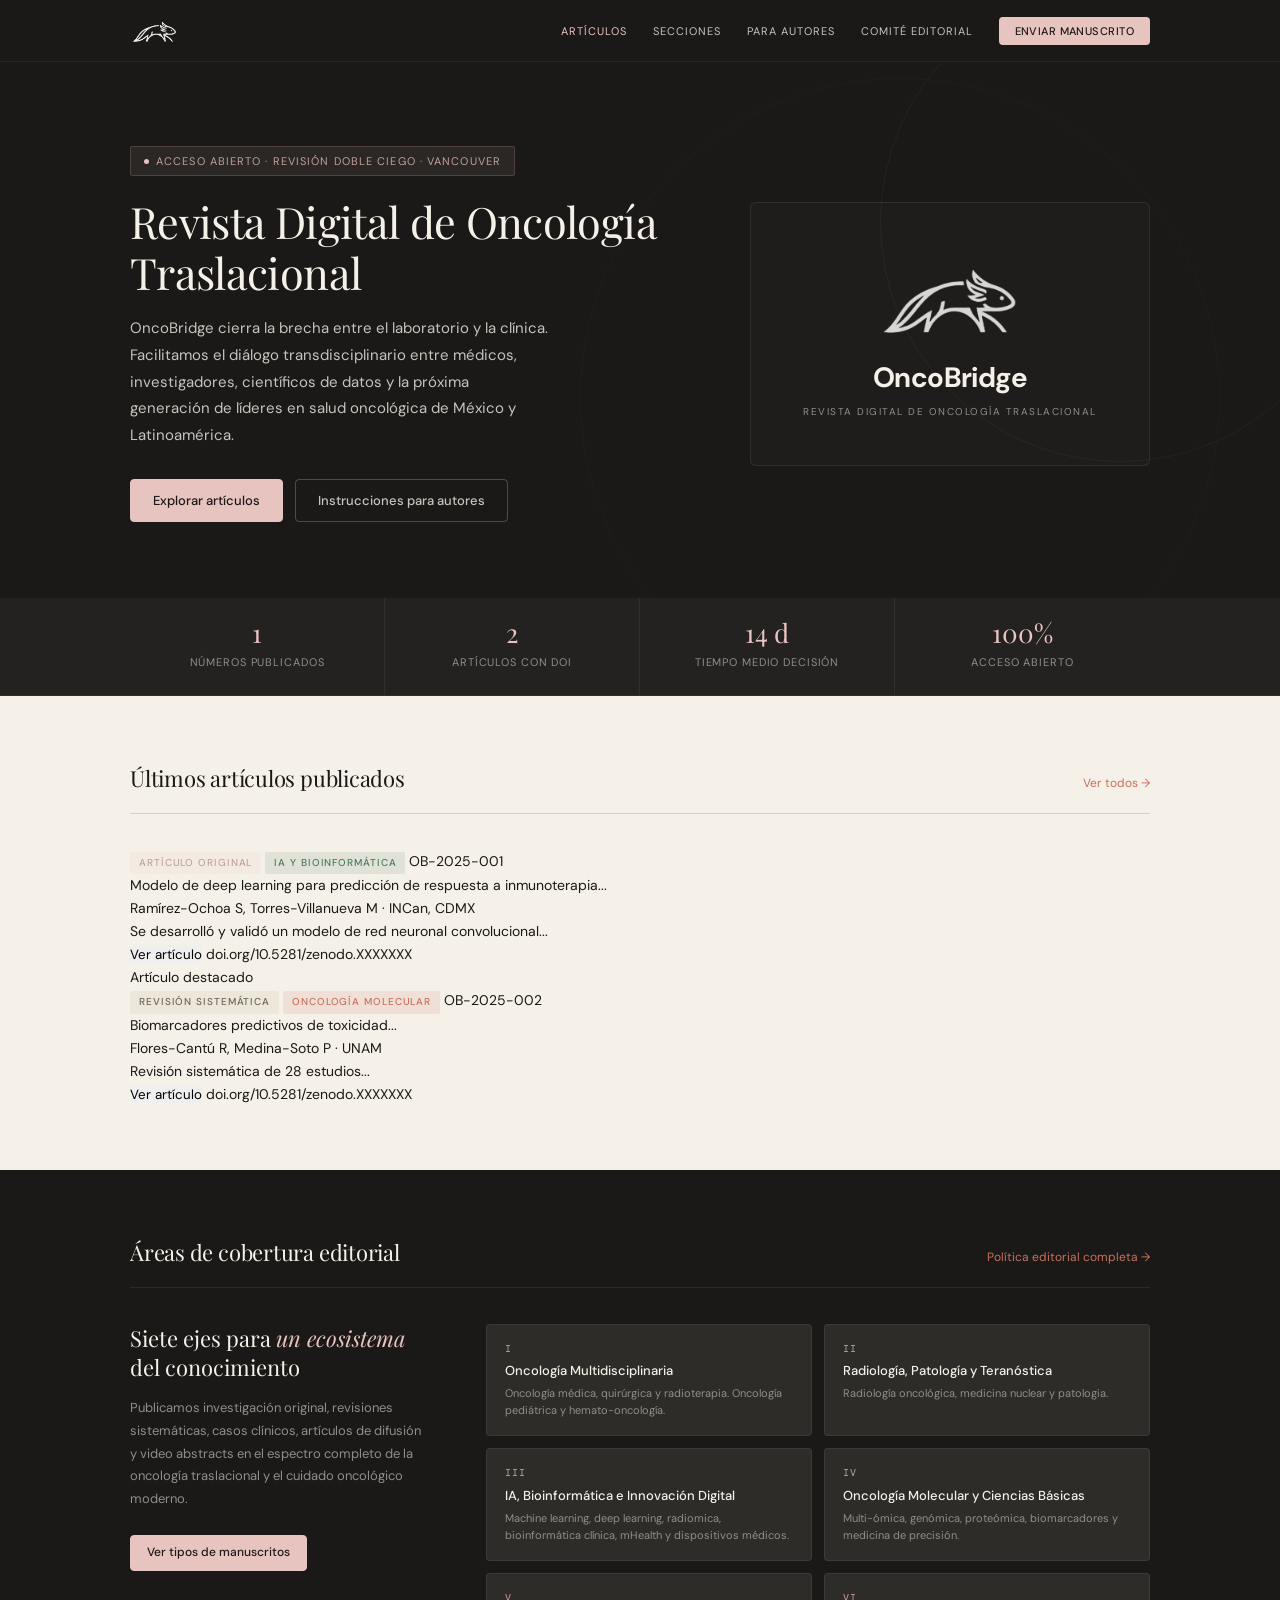
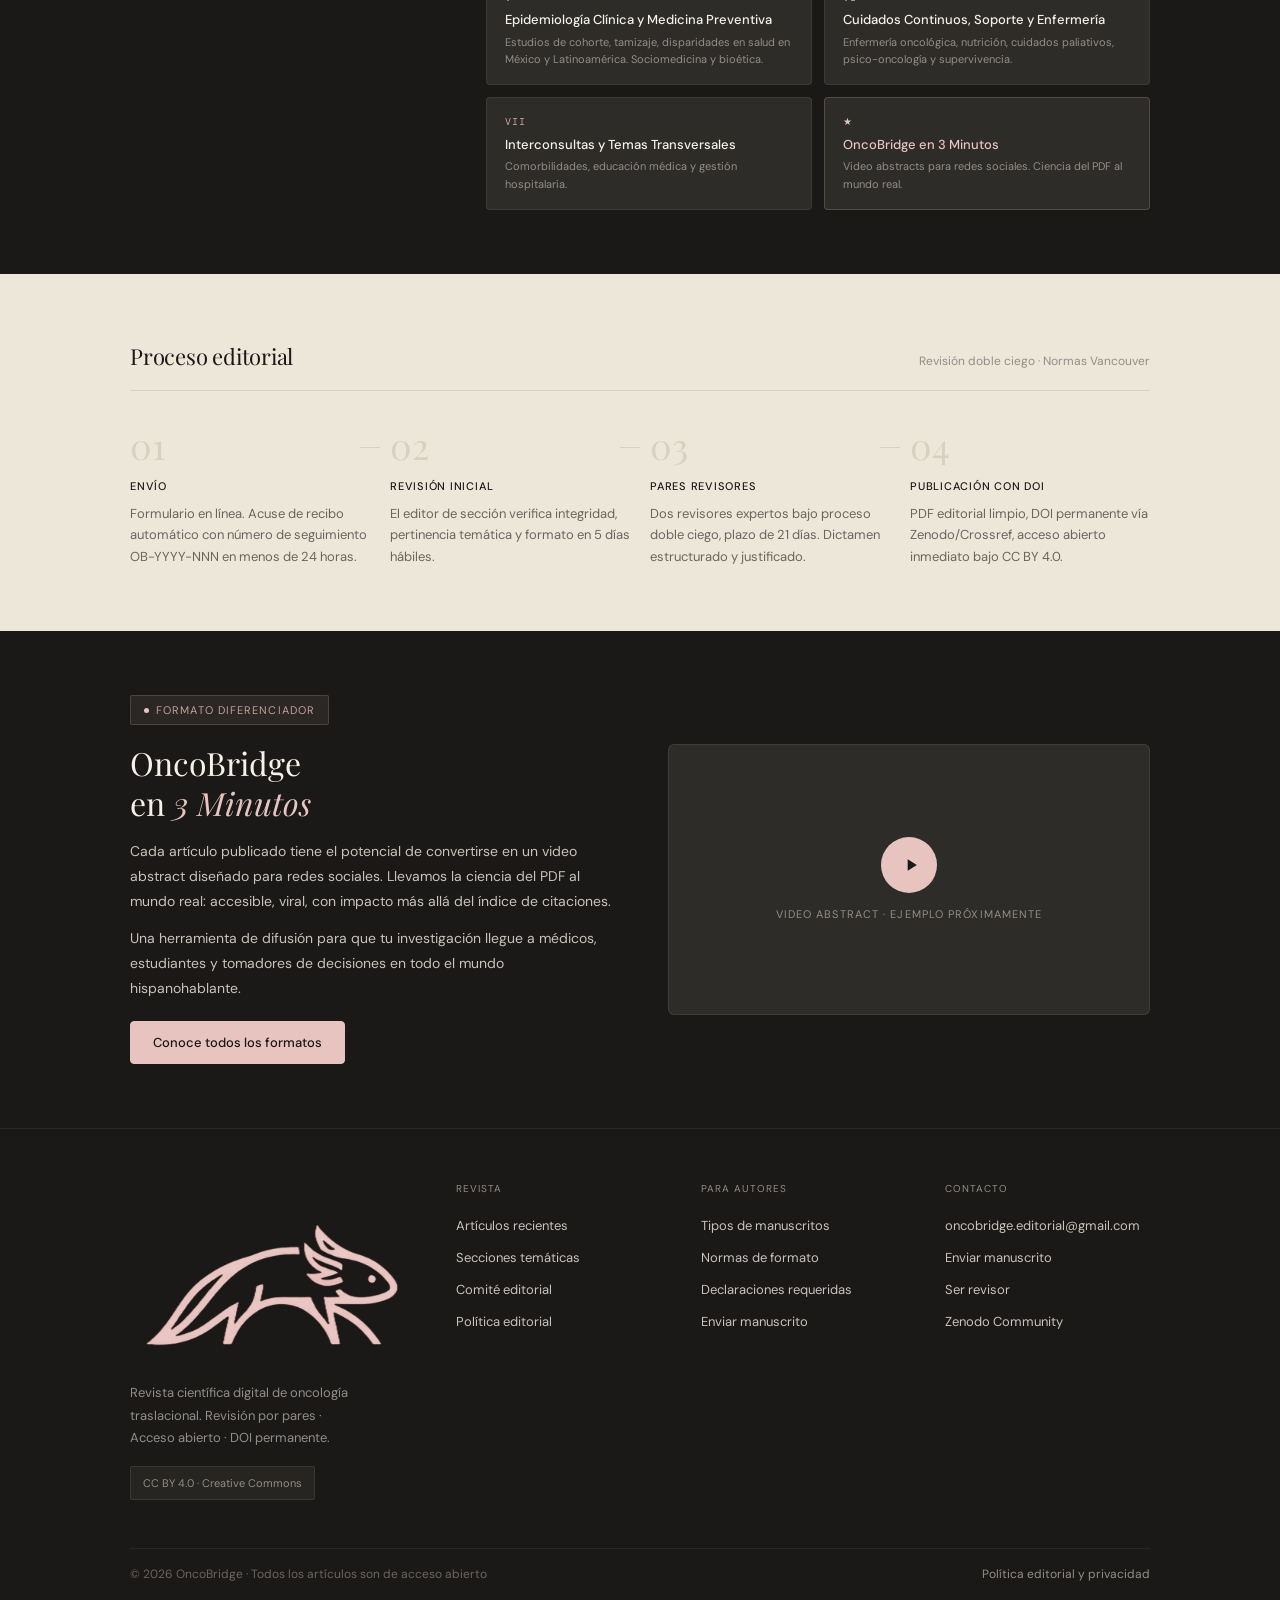
==== commit 2cda3515: "Update index.html" ====
--- a/index.html
+++ b/index.html
@@ -15,6 +15,7 @@
   <meta property="og:url" content="https://oncobridge.site">
   <link rel="stylesheet" href="assets/style.css">
 </head>
+  <script>
   // Carga artículos desde articulos.json y llena el grid
 async function cargarArticulos() {
   try {
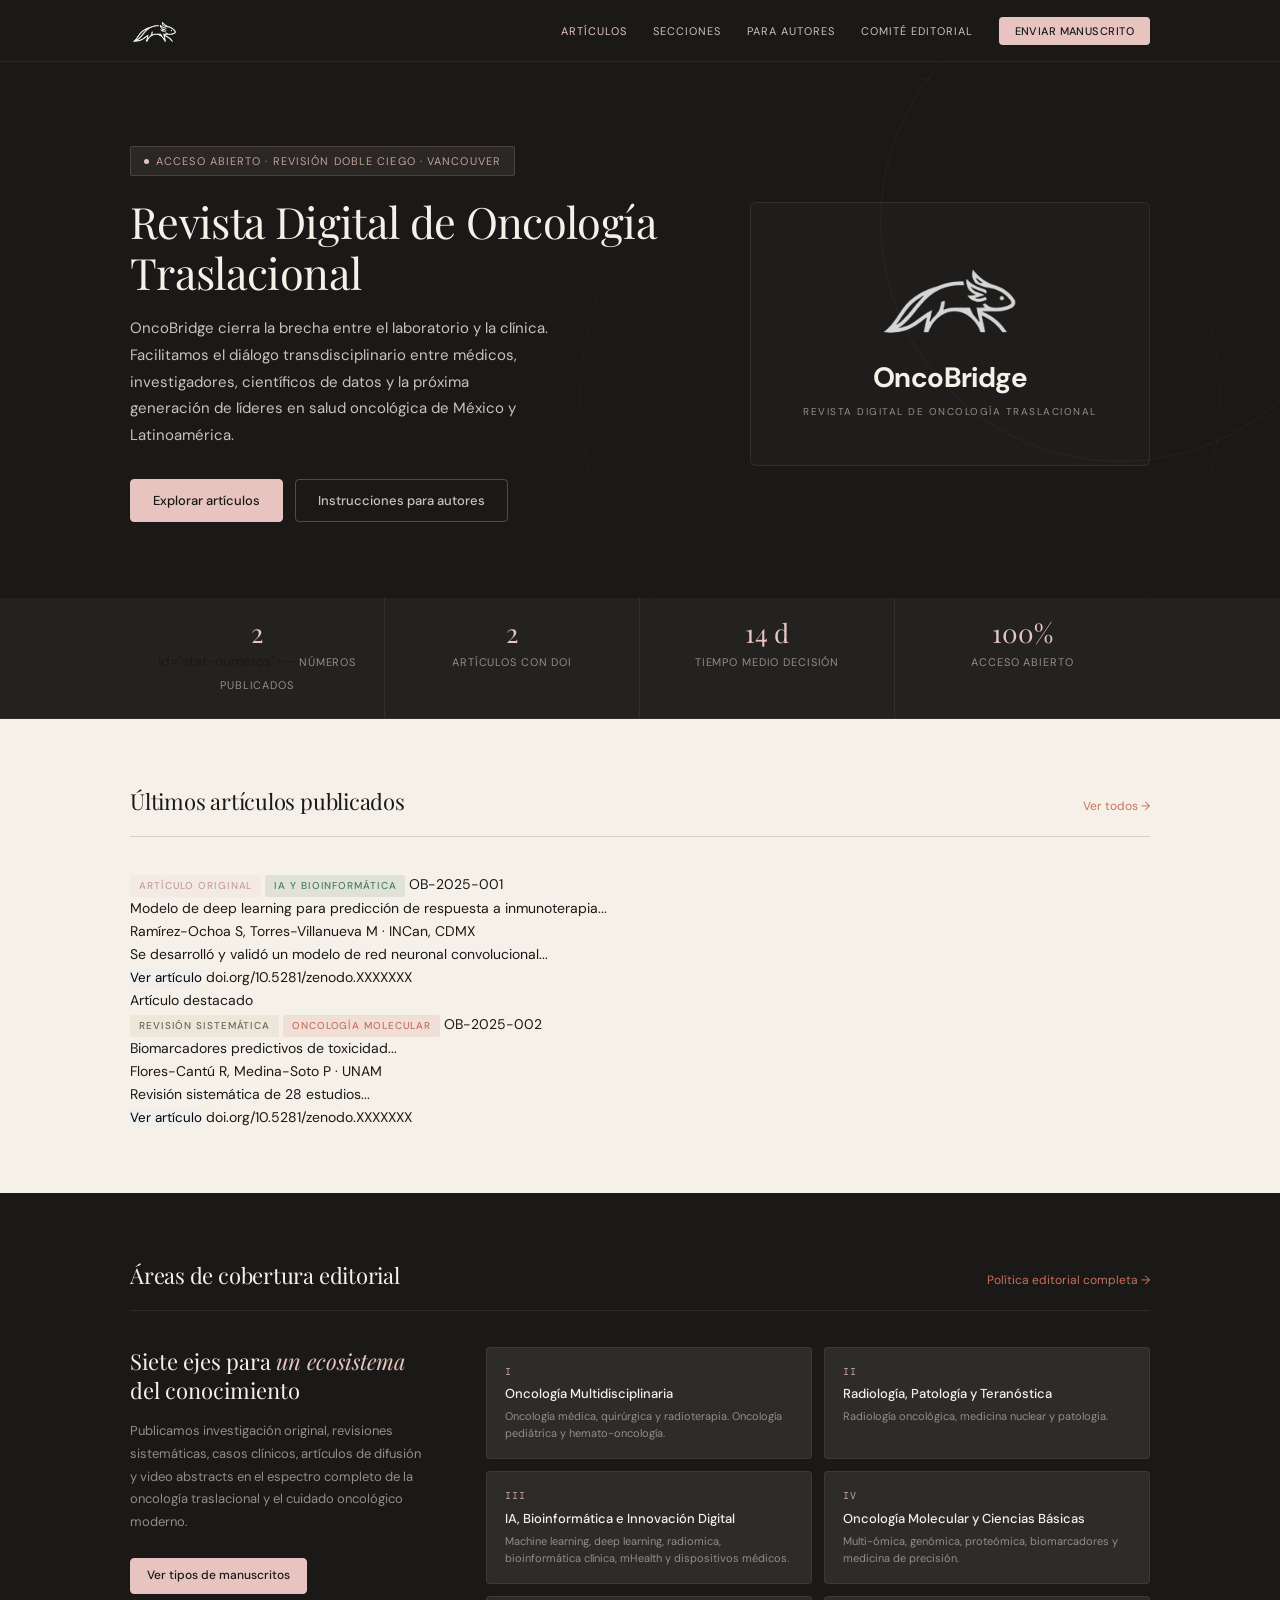
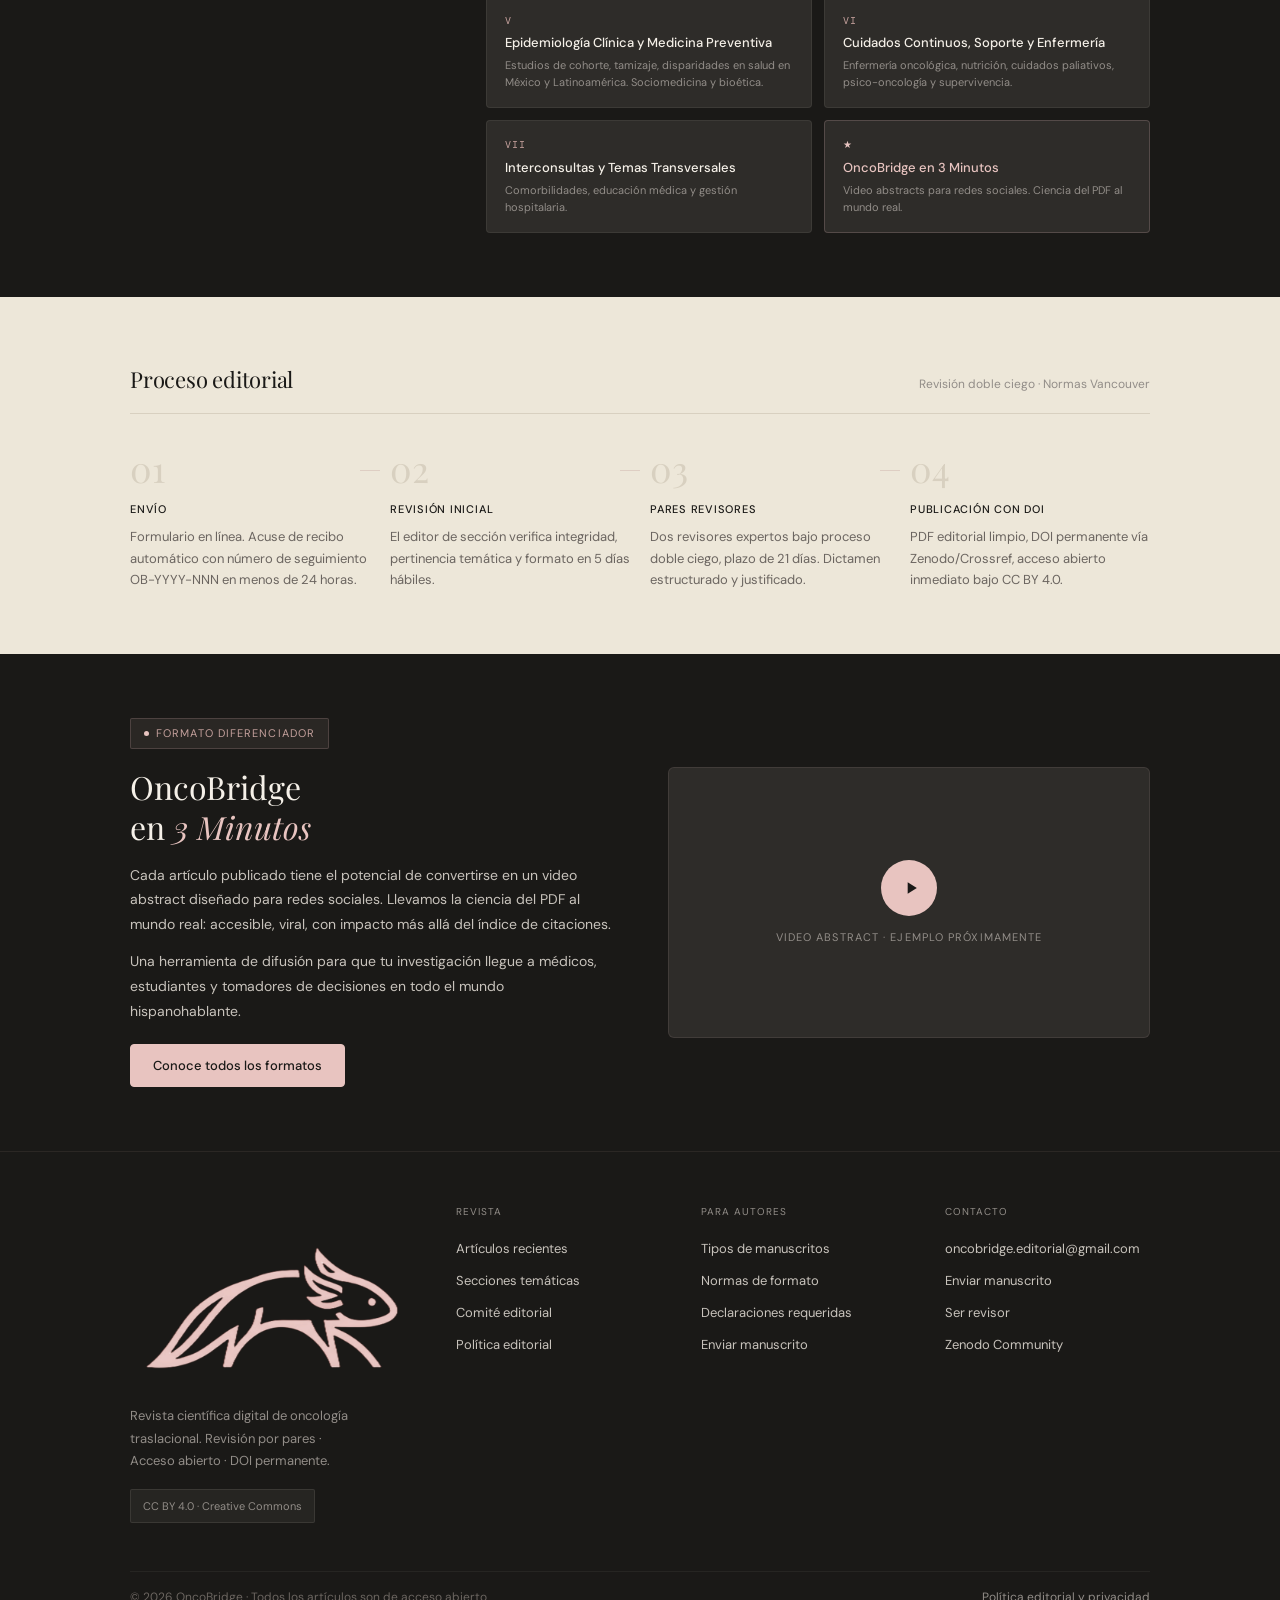
==== commit 05c2a799: "Update index.html" ====
--- a/index.html
+++ b/index.html
@@ -100,7 +100,7 @@
 <div class="stats">
   <div class="container">
     <div class="stat">
-      <span class="stat-num" id="stat-numeros">—</span>
+      <span class="stat-num">2</span> id="stat-numeros">—</span>
       <span class="stat-label">Números publicados</span>
     </div>
     <div class="stat">
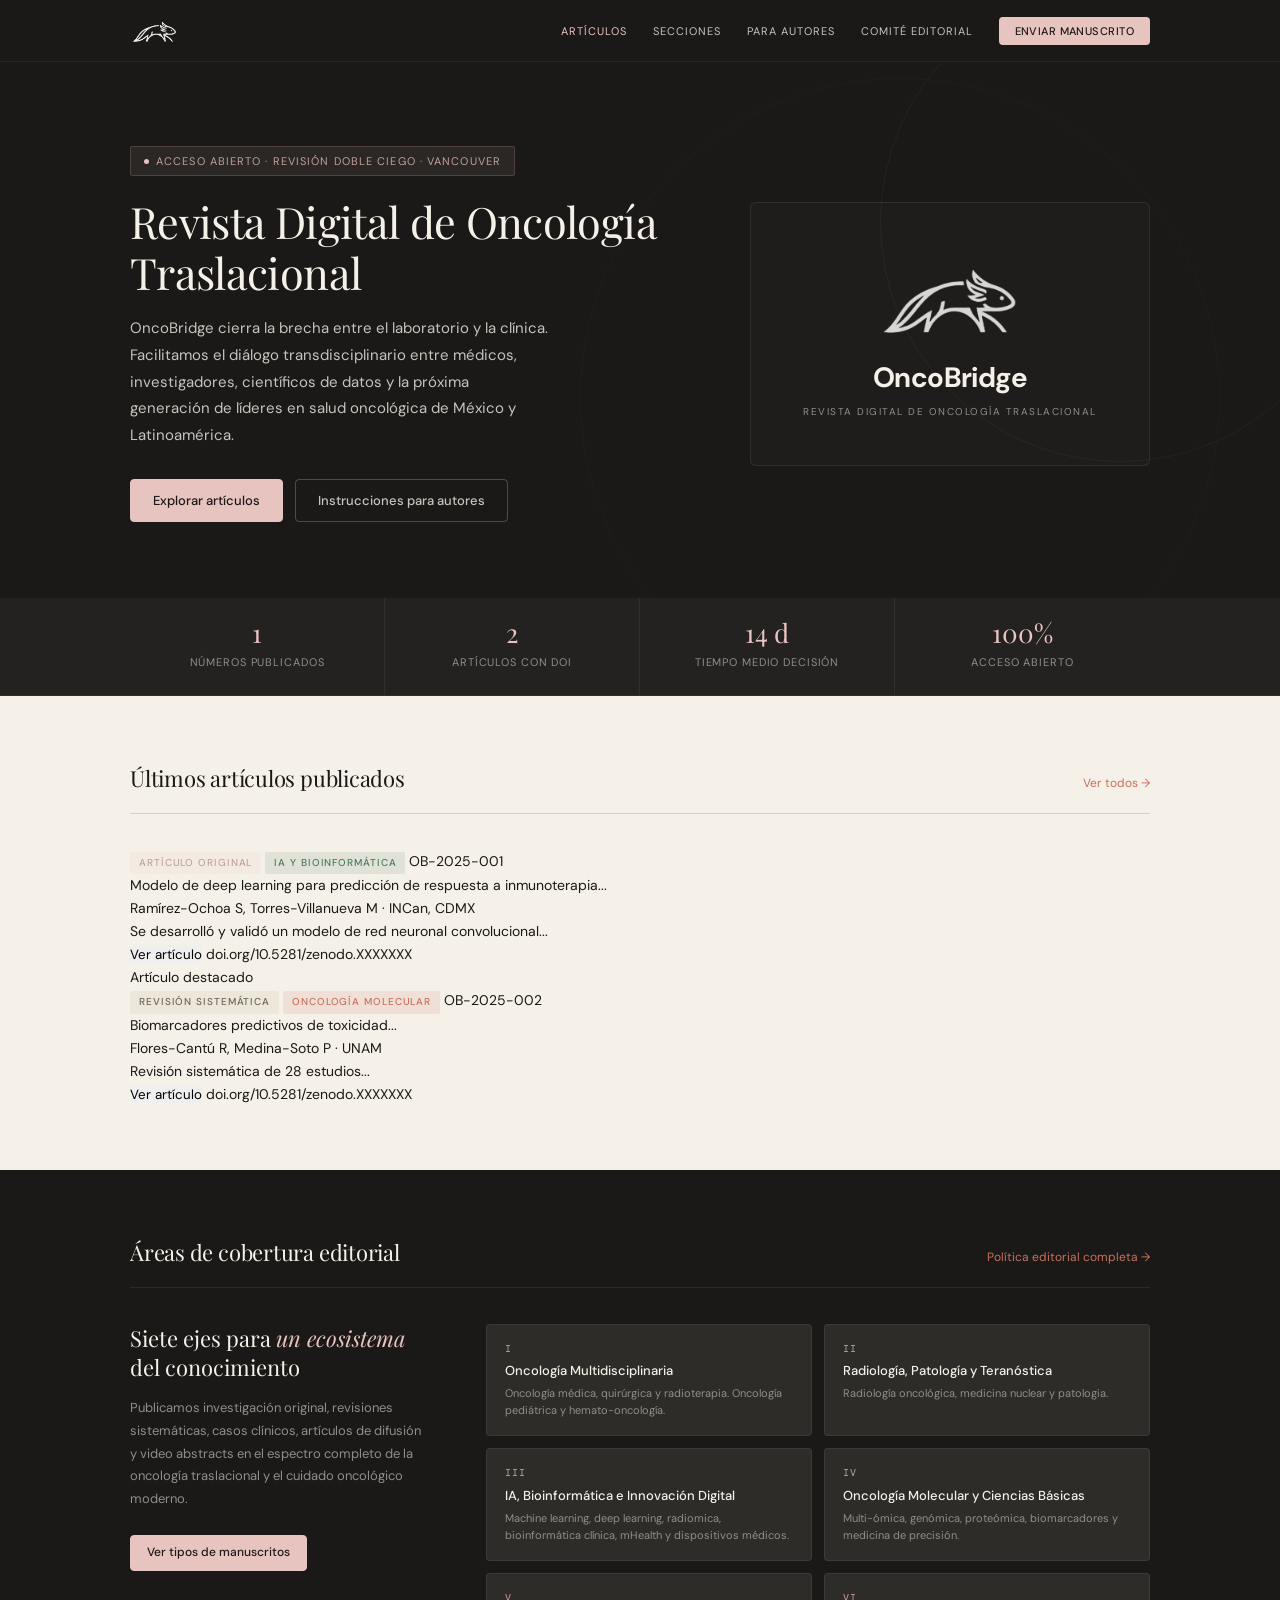
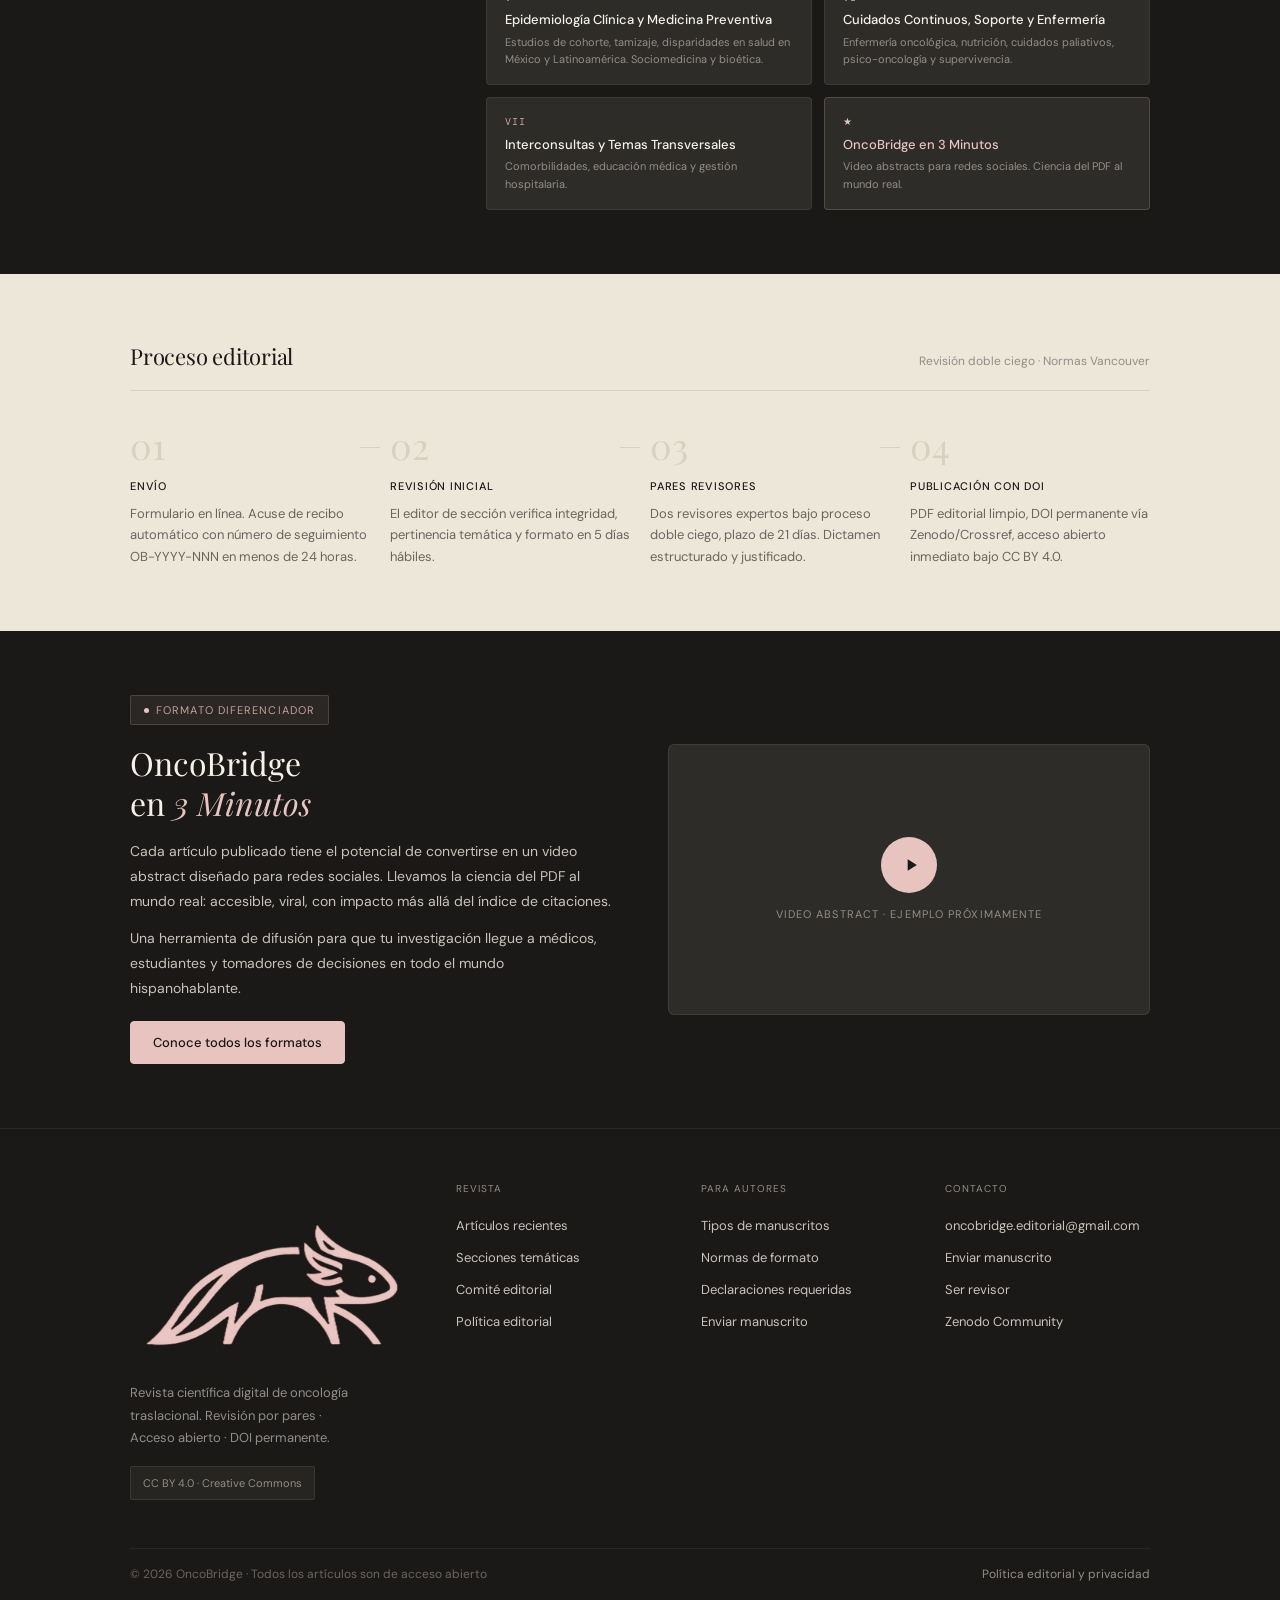
==== commit b286c649: "Update index.html" ====
--- a/index.html
+++ b/index.html
@@ -100,7 +100,7 @@
 <div class="stats">
   <div class="container">
     <div class="stat">
-      <span class="stat-num">2</span> id="stat-numeros">—</span>
+      <span class="stat-num" id="stat-numeros">—</span>
       <span class="stat-label">Números publicados</span>
     </div>
     <div class="stat">
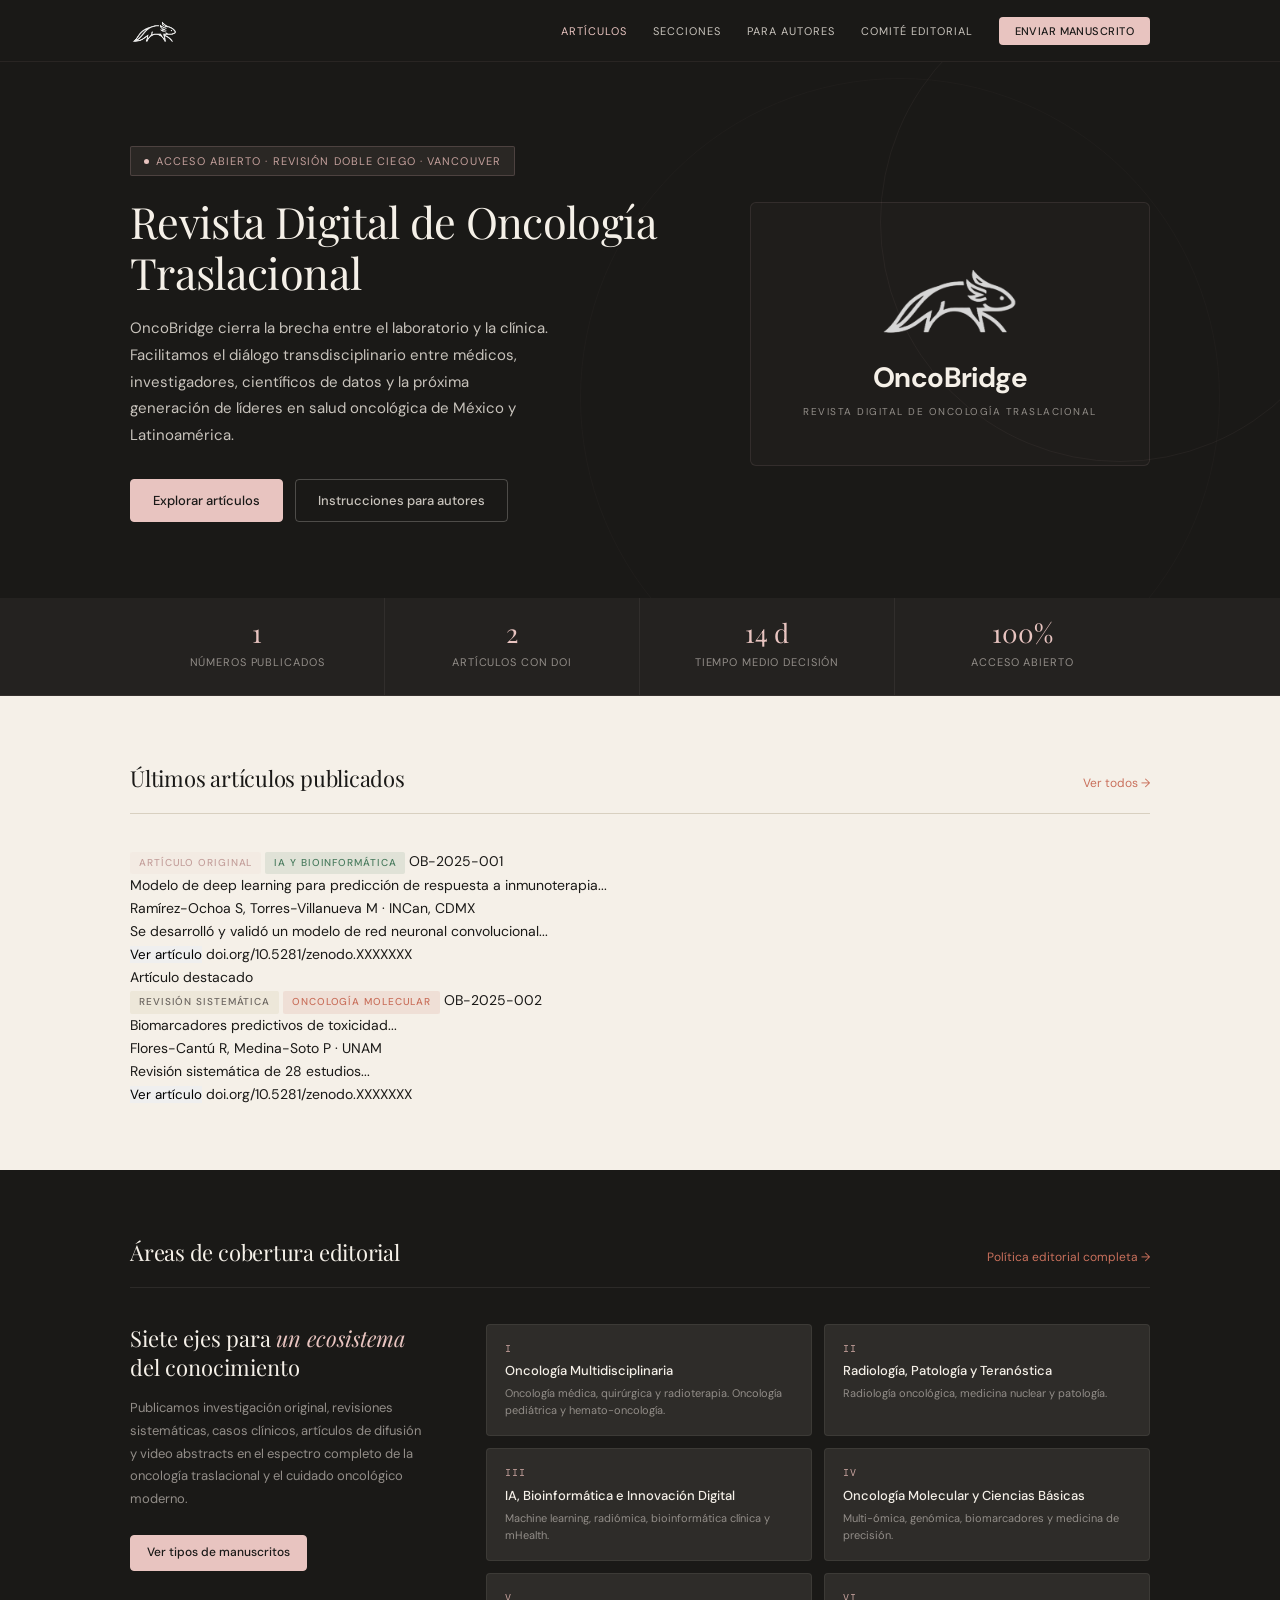
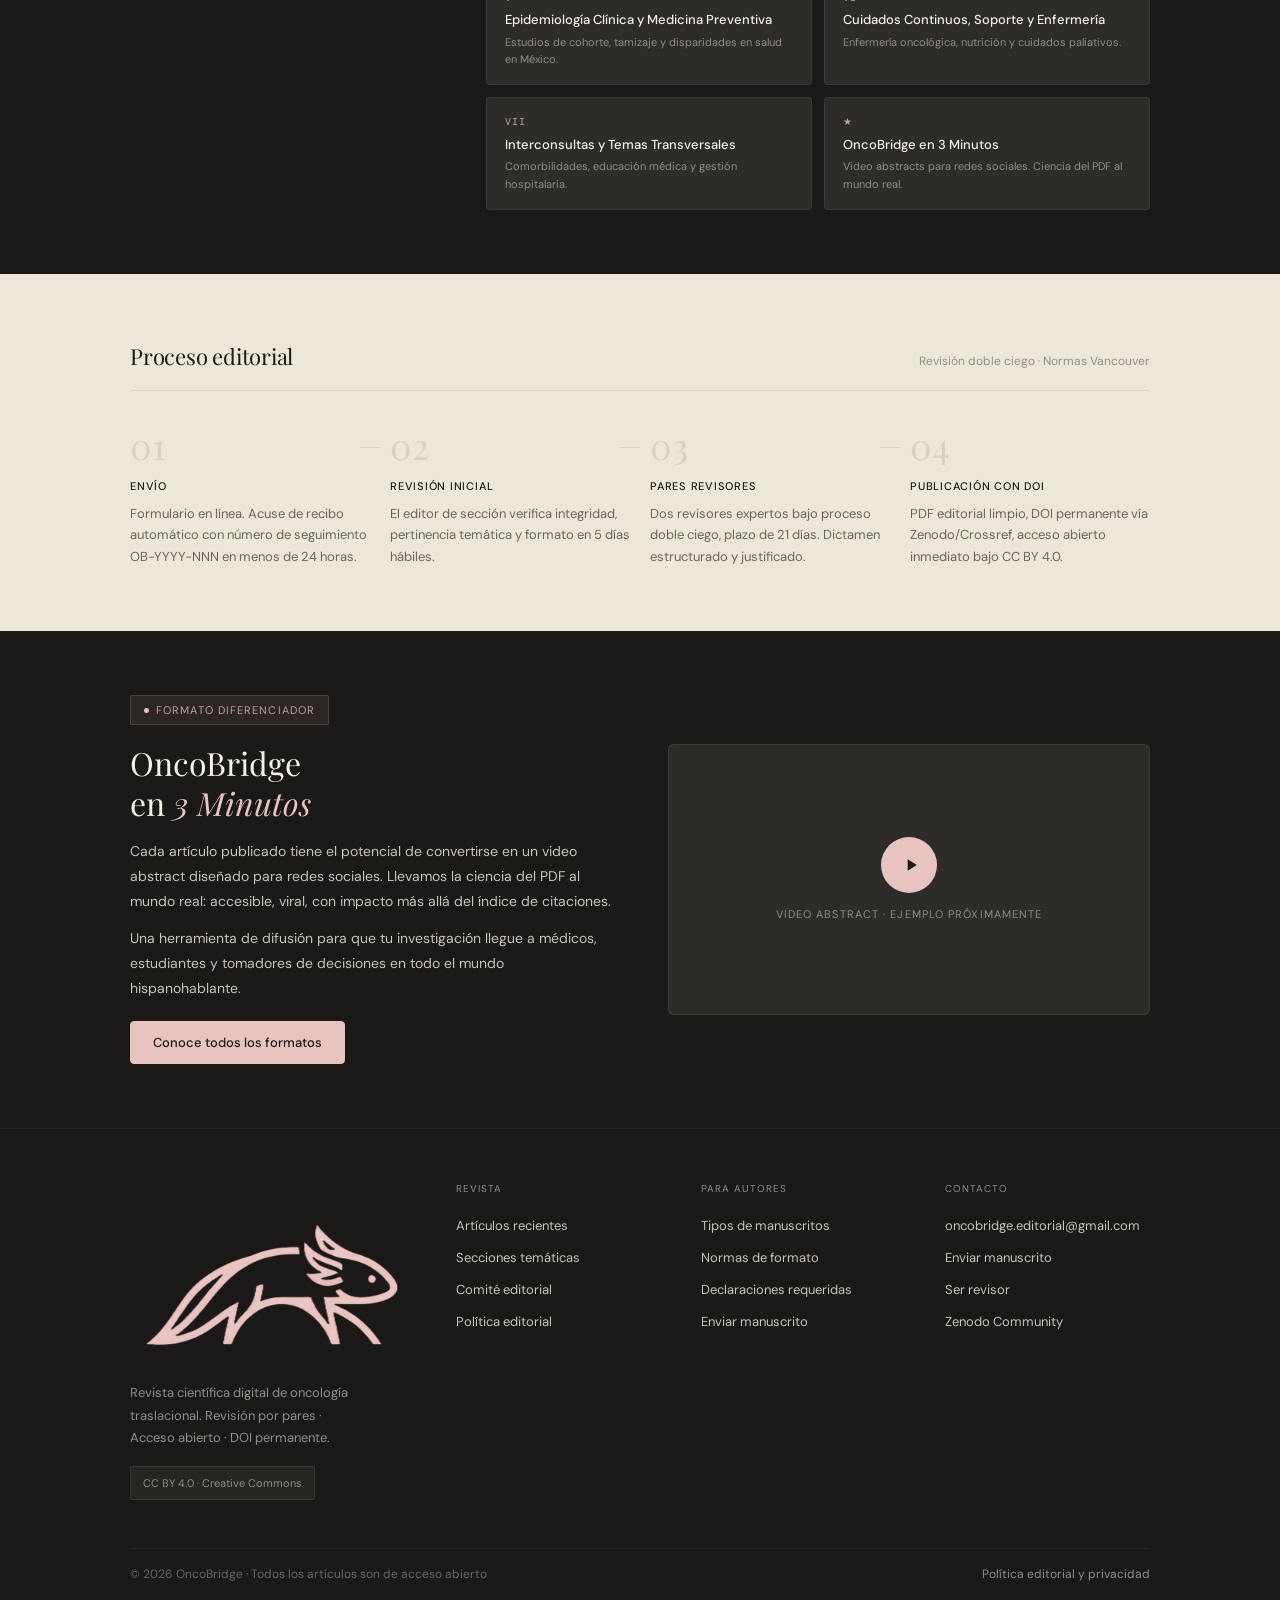
==== commit c39c9696: "Update index.html" ====
--- a/index.html
+++ b/index.html
@@ -194,36 +194,36 @@
         <div class="scope-item">
           <span class="scope-roman">II</span>
           <div class="scope-name">Radiología, Patología y Teranóstica</div>
-          <div class="scope-sub">Radiología oncológica, medicina nuclear y patologia.</div>
+          <div class="scope-sub">Radiología oncológica, medicina nuclear y patología.</div>
         </div>
         <div class="scope-item">
           <span class="scope-roman">III</span>
           <div class="scope-name">IA, Bioinformática e Innovación Digital</div>
-          <div class="scope-sub">Machine learning, deep learning, radiomica, bioinformática clínica, mHealth y dispositivos médicos.</div>
+          <div class="scope-sub">Machine learning, radiómica, bioinformática clínica y mHealth.</div>
         </div>
         <div class="scope-item">
           <span class="scope-roman">IV</span>
           <div class="scope-name">Oncología Molecular y Ciencias Básicas</div>
-          <div class="scope-sub">Multi-ómica, genómica, proteómica, biomarcadores y medicina de precisión.</div>
+          <div class="scope-sub">Multi-ómica, genómica, biomarcadores y medicina de precisión.</div>
         </div>
         <div class="scope-item">
           <span class="scope-roman">V</span>
           <div class="scope-name">Epidemiología Clínica y Medicina Preventiva</div>
-          <div class="scope-sub">Estudios de cohorte, tamizaje, disparidades en salud en México y Latinoamérica. Sociomedicina y bioética.</div>
+          <div class="scope-sub">Estudios de cohorte, tamizaje y disparidades en salud en México.</div>
         </div>
         <div class="scope-item">
           <span class="scope-roman">VI</span>
           <div class="scope-name">Cuidados Continuos, Soporte y Enfermería</div>
-          <div class="scope-sub">Enfermería oncológica, nutrición, cuidados paliativos, psico-oncología y supervivencia.</div>
+          <div class="scope-sub">Enfermería oncológica, nutrición y cuidados paliativos.</div>
         </div>
         <div class="scope-item">
           <span class="scope-roman">VII</span>
           <div class="scope-name">Interconsultas y Temas Transversales</div>
           <div class="scope-sub">Comorbilidades, educación médica y gestión hospitalaria.</div>
         </div>
-        <div class="scope-item" style="border-color:rgba(232,196,192,0.2)">
-          <span class="scope-roman" style="color:var(--axo)">★</span>
-          <div class="scope-name" style="color:var(--axo)">OncoBridge en 3 Minutos</div>
+        <div class="scope-item highlighted-area">
+          <span class="scope-roman">★</span>
+          <div class="scope-name">OncoBridge en 3 Minutos</div>
           <div class="scope-sub">Video abstracts para redes sociales. Ciencia del PDF al mundo real.</div>
         </div>
       </div>
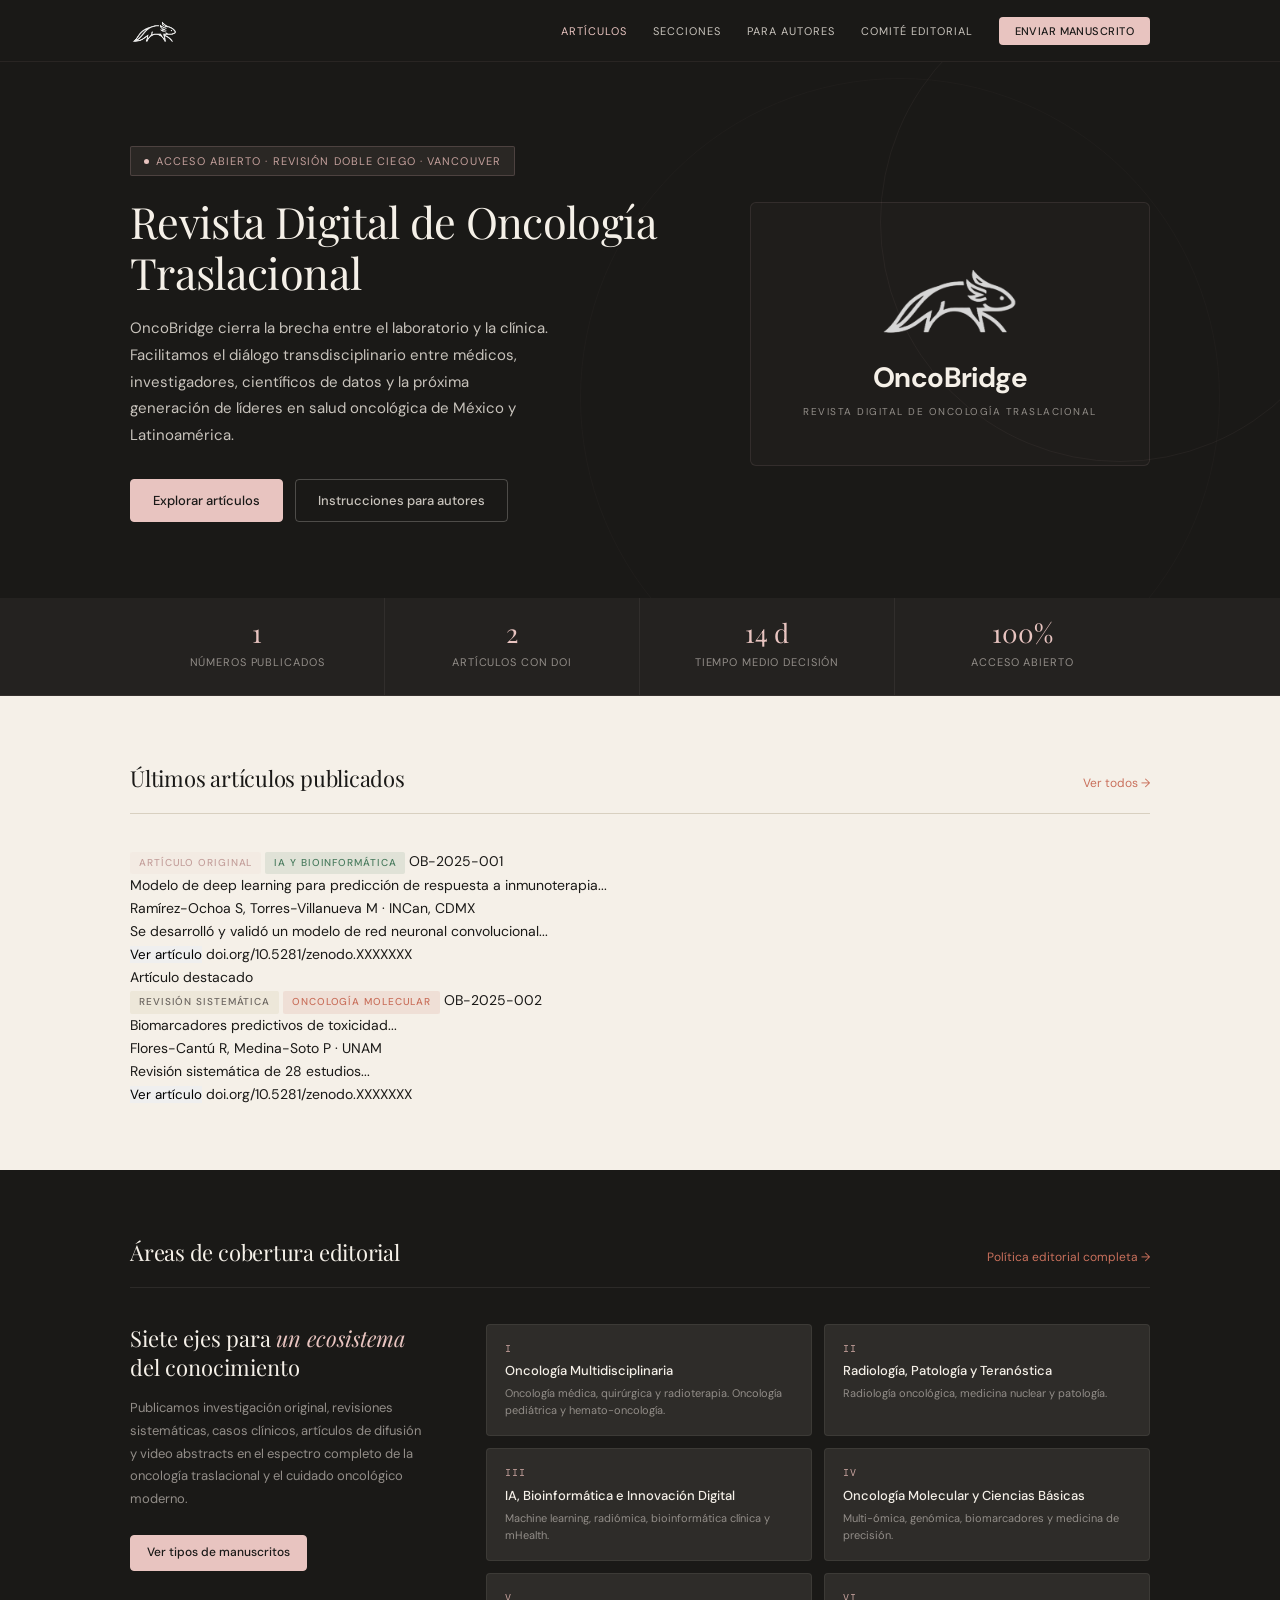
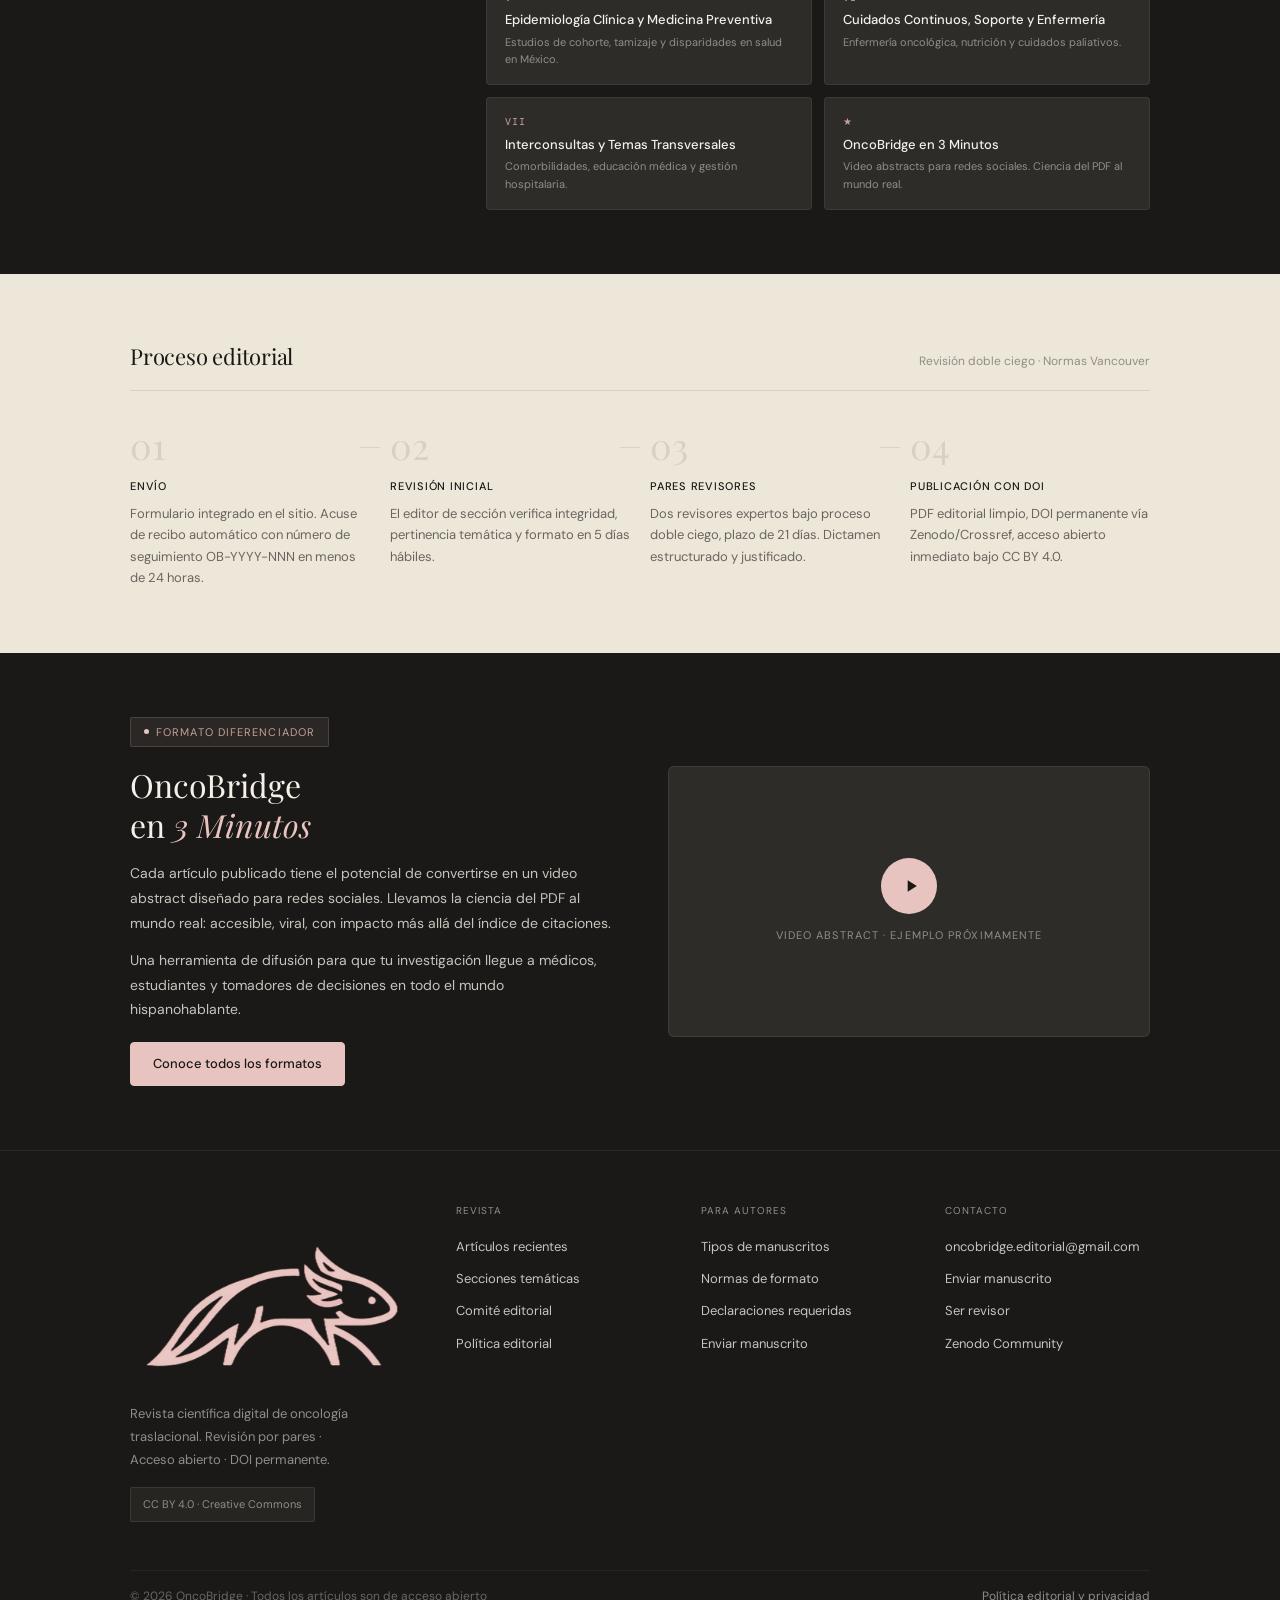
==== commit a618f329: "Update index.html" ====
--- a/index.html
+++ b/index.html
@@ -5,57 +5,16 @@
   <meta name="viewport" content="width=device-width, initial-scale=1.0">
   <title>OncoBridge — Revista Digital de Oncología Traslacional</title>
   <meta name="description" content="Publicación científica de acceso abierto dedicada a la oncología traslacional. Revisión doble ciego, DOI permanente, acceso abierto. México y Latinoamérica.">
-  <!-- Scholar meta -->
   <meta name="citation_journal_title" content="OncoBridge">
   <meta name="citation_publisher" content="OncoBridge Editorial">
-  <!-- Open Graph -->
   <meta property="og:title" content="OncoBridge — Revista Digital de Oncología Traslacional">
   <meta property="og:description" content="Ciencia que cruza el puente del laboratorio a la clínica.">
   <meta property="og:type" content="website">
   <meta property="og:url" content="https://oncobridge.site">
   <link rel="stylesheet" href="assets/style.css">
 </head>
-  <script>
-  // Carga artículos desde articulos.json y llena el grid
-async function cargarArticulos() {
-  try {
-    const res  = await fetch('articulos.json');
-    const arts = await res.json();
-    const grid = document.getElementById('articulos-grid');
-    if (!grid || !arts.length) return;
-
-    // Ordenar: destacado primero, luego por fecha
-    arts.sort((a,b) => (b.destacado - a.destacado) ||
-      new Date(b.fecha) - new Date(a.fecha));
-
-    grid.innerHTML = arts.map((a, i) => {
-      const featured = a.destacado;
-      return `
-      <div class="card ${featured ? 'card-featured' : ''}">
-        <div>
-          <div class="card-meta">
-            <span class="tag">${a.tipo}</span>
-            <span class="tag tag-ia">${a.seccion}</span>
-            <span class="card-id">${a.id}</span>
-          </div>
-          <div class="card-title">${a.titulo}</div>
-          <div class="card-authors">${a.autores}</div>
-          <div class="card-abstract">${a.abstract}</div>
-          <a class="card-doi" href="${a.url_doi}"
-             target="_blank">${a.doi}</a>
-        </div>
-        ${featured ? '<div><span class="featured-flag">Destacado</span></div>' : ''}
-      </div>`;
-    }).join('');
-  } catch(e) {
-    // Si falla, el HTML estático permanece
-    console.log('articulos.json no encontrado');
-  }
-}
-cargarArticulos();
-</script>
 <body>
-
+ 
 <!-- NAVEGACIÓN -->
 <nav class="nav">
   <div class="container">
@@ -70,17 +29,17 @@
       <li><a href="index.html#secciones">Secciones</a></li>
       <li><a href="para-autores.html">Para autores</a></li>
       <li><a href="comite-editorial.html">Comité editorial</a></li>
-      <li><a href="para-autores.html#envio" class="nav-cta">Enviar manuscrito</a></li>
+      <li><a href="enviar-manuscrito.html" class="nav-cta">Enviar manuscrito</a></li>
     </ul>
   </div>
 </nav>
-
+ 
 <!-- HERO -->
 <section class="hero">
   <div class="container">
     <div class="hero-content">
       <div class="hero-eyebrow">Acceso abierto · Revisión doble ciego · Vancouver</div>
-      <h1>Revista Digital de Oncología Traslacional<br></h1>
+      <h1>Revista Digital de Oncología Traslacional</h1>
       <p class="hero-lead">OncoBridge cierra la brecha entre el laboratorio y la clínica. Facilitamos el diálogo transdisciplinario entre médicos, investigadores, científicos de datos y la próxima generación de líderes en salud oncológica de México y Latinoamérica.</p>
       <div class="hero-actions">
         <a href="index.html#articulos" class="btn btn-primary">Explorar artículos</a>
@@ -95,8 +54,8 @@
     </div>
   </div>
 </section>
-
-<!-- STATS -->
+ 
+<!-- STATS — se llenan dinámicamente desde articulos.json -->
 <div class="stats">
   <div class="container">
     <div class="stat">
@@ -117,8 +76,8 @@
     </div>
   </div>
 </div>
-
-<!-- ARTÍCULOS -->
+ 
+<!-- ARTÍCULOS — se llenan dinámicamente desde articulos.json -->
 <section class="section" id="articulos">
   <div class="container">
     <div class="section-header">
@@ -126,13 +85,12 @@
       <a href="articulos.html" class="section-link">Ver todos →</a>
     </div>
     <div class="articles-grid" id="articulos-grid">
-      <!-- El JavaScript inserta las tarjetas aquí -->
       <div class="card-loading">Cargando artículos…</div>
     </div>
   </div>
 </section>
-  
-  <!-- VISOR PDF (oculto hasta que el usuario hace clic en un artículo) -->
+ 
+<!-- VISOR PDF -->
 <div id="visor-overlay" style="display:none">
   <section class="section" style="padding-top:0">
     <div class="container">
@@ -169,7 +127,7 @@
     </div>
   </section>
 </div>
-
+ 
 <!-- SECCIONES TEMÁTICAS -->
 <section class="section section-dark" id="secciones">
   <div class="container">
@@ -230,7 +188,7 @@
     </div>
   </div>
 </section>
-
+ 
 <!-- PROCESO EDITORIAL -->
 <section class="section section-warm">
   <div class="container">
@@ -242,7 +200,7 @@
       <div class="step">
         <span class="step-num">01</span>
         <div class="step-title">Envío</div>
-        <div class="step-desc">Formulario en línea. Acuse de recibo automático con número de seguimiento OB-YYYY-NNN en menos de 24 horas.</div>
+        <div class="step-desc">Formulario integrado en el sitio. Acuse de recibo automático con número de seguimiento OB-YYYY-NNN en menos de 24 horas.</div>
         <div class="step-line"></div>
       </div>
       <div class="step">
@@ -265,7 +223,7 @@
     </div>
   </div>
 </section>
-
+ 
 <!-- ONCOBRIDGE EN 3 MINUTOS -->
 <section class="three-min">
   <div class="container">
@@ -275,7 +233,7 @@
         <h2>OncoBridge<br>en <em>3 Minutos</em></h2>
         <p>Cada artículo publicado tiene el potencial de convertirse en un video abstract diseñado para redes sociales. Llevamos la ciencia del PDF al mundo real: accesible, viral, con impacto más allá del índice de citaciones.</p>
         <p>Una herramienta de difusión para que tu investigación llegue a médicos, estudiantes y tomadores de decisiones en todo el mundo hispanohablante.</p>
-        <a href="para-autores.html#tipos" class="btn btn-primary" style="margin-top:8px">Conoce todos los formatos</a>
+        <a href="para-autores.html" class="btn btn-primary" style="margin-top:8px">Conoce todos los formatos</a>
       </div>
       <div class="three-min-visual">
         <div class="play-btn">
@@ -286,7 +244,7 @@
     </div>
   </div>
 </section>
-
+ 
 <!-- FOOTER -->
 <footer class="footer">
   <div class="container">
@@ -296,7 +254,7 @@
              onerror="this.style.display='none'; document.getElementById('footer-logo-fallback').style.display='block'">
         <span id="footer-logo-fallback" class="footer-logo-text" style="display:none">Onco<span>Bridge</span></span>
         <p class="footer-tagline">Revista científica digital de oncología traslacional. Revisión por pares · Acceso abierto · DOI permanente.</p>
-        <div class="cc-badge" style="margin-top:16px;display:inline-flex;align-items:center;gap:6px;background:rgba(200,195,188,0.07);border:1px solid rgba(200,195,188,0.12);border-radius:2px;padding:7px 12px;font-size:11px;color:var(--vol-2)">
+        <div style="margin-top:16px;display:inline-flex;align-items:center;gap:6px;background:rgba(200,195,188,0.07);border:1px solid rgba(200,195,188,0.12);border-radius:2px;padding:7px 12px;font-size:11px;color:var(--vol-2)">
           CC BY 4.0 · Creative Commons
         </div>
       </div>
@@ -312,17 +270,17 @@
       <div>
         <div class="footer-col-title">Para autores</div>
         <ul class="footer-links">
-          <li><a href="para-autores.html#tipos">Tipos de manuscritos</a></li>
-          <li><a href="para-autores.html#formato">Normas de formato</a></li>
-          <li><a href="para-autores.html#declaraciones">Declaraciones requeridas</a></li>
-          <li><a href="para-autores.html#envio">Enviar manuscrito</a></li>
+          <li><a href="para-autores.html">Tipos de manuscritos</a></li>
+          <li><a href="para-autores.html">Normas de formato</a></li>
+          <li><a href="para-autores.html">Declaraciones requeridas</a></li>
+          <li><a href="enviar-manuscrito.html">Enviar manuscrito</a></li>
         </ul>
       </div>
       <div>
         <div class="footer-col-title">Contacto</div>
         <ul class="footer-links">
           <li><a href="mailto:oncobridge.editorial@gmail.com">oncobridge.editorial@gmail.com</a></li>
-          <li><a href="para-autores.html#envio">Enviar manuscrito</a></li>
+          <li><a href="enviar-manuscrito.html">Enviar manuscrito</a></li>
           <li><a href="comite-editorial.html#unirse">Ser revisor</a></li>
           <li><a href="https://zenodo.org" target="_blank" rel="noopener">Zenodo Community</a></li>
         </ul>
@@ -334,12 +292,12 @@
     </div>
   </div>
 </footer>
+ 
 <!-- =====================================================
      JAVASCRIPT DINÁMICO
      Lee articulos.json → llena grid + stats + visor PDF
      ===================================================== -->
 <script>
-// ── Cargar y renderizar artículos ──────────────────────
 async function inicializar() {
   try {
     const res  = await fetch('articulos.json');
@@ -347,21 +305,19 @@
     renderStats(arts);
     renderArticulos(arts);
   } catch(e) {
-    // Si no existe el JSON todavía, muestra el HTML de ejemplo
-    document.querySelector('.card-loading').remove();
+    const loading = document.querySelector('.card-loading');
+    if (loading) loading.remove();
   }
 }
  
-// ── Stats automáticas ──────────────────────────────────
 function renderStats(arts) {
-  const total    = arts.length;
-  const numeros  = new Set(arts.map(a => a.volumen).filter(Boolean)).size || 1;
-  const tiempos  = arts.filter(a => a.dias_decision).map(a => a.dias_decision);
+  const total     = arts.length;
+  const numeros   = new Set(arts.map(a => a.volumen).filter(Boolean)).size || 1;
+  const tiempos   = arts.filter(a => a.dias_decision).map(a => a.dias_decision);
   const mediaDias = tiempos.length
-    ? Math.round(tiempos.reduce((s,v) => s + v, 0) / tiempos.length)
+    ? Math.round(tiempos.reduce((s, v) => s + v, 0) / tiempos.length)
     : 14;
  
-  // Animación de conteo
   animarContador('stat-numeros',  0, numeros,   800);
   animarContador('stat-articulos',0, total,    1000);
   animarContador('stat-tiempo',   0, mediaDias, 800, ' d');
@@ -372,7 +328,7 @@
   if (!el) return;
   const inicio = performance.now();
   function tick(ahora) {
-    const t = Math.min((ahora - inicio) / duracion, 1);
+    const t    = Math.min((ahora - inicio) / duracion, 1);
     const ease = t < 0.5 ? 2*t*t : -1+(4-2*t)*t;
     el.textContent = Math.round(desde + (hasta - desde) * ease) + sufijo;
     if (t < 1) requestAnimationFrame(tick);
@@ -380,20 +336,16 @@
   requestAnimationFrame(tick);
 }
  
-// ── Renderizar tarjetas de artículos ──────────────────
 function renderArticulos(arts) {
   const grid = document.getElementById('articulos-grid');
   if (!grid) return;
  
-  // Orden: destacado primero, luego por fecha descendente
   const ordenados = [...arts].sort((a, b) => {
     if (b.destacado !== a.destacado) return (b.destacado ? 1 : 0) - (a.destacado ? 1 : 0);
     return new Date(b.fecha) - new Date(a.fecha);
   });
  
-  // Mostrar máximo 5 en el home (1 destacado + 4 normales)
-  const visibles = ordenados.slice(0, 5);
-  grid.innerHTML = visibles.map(a => tarjetaHTML(a)).join('');
+  grid.innerHTML = ordenados.slice(0, 5).map(a => tarjetaHTML(a)).join('');
 }
  
 function tarjetaHTML(a) {
@@ -428,7 +380,6 @@
   </div>`;
 }
  
-// ── Visor PDF ──────────────────────────────────────────
 function abrirVisor(articulo) {
   const overlay = document.getElementById('visor-overlay');
   document.getElementById('visor-id').textContent     = articulo.id;
@@ -444,7 +395,6 @@
     iframe.style.display = 'block';
     document.getElementById('visor-fallback').style.display = 'none';
   } else if (articulo.url_pdf) {
-    // Fallback: Google Docs viewer para PDFs directos
     iframe.src = 'https://docs.google.com/viewer?url=' +
                  encodeURIComponent(articulo.url_pdf) + '&embedded=true';
     iframe.style.display = 'block';
@@ -464,7 +414,6 @@
   document.getElementById('articulos').scrollIntoView({ behavior: 'smooth' });
 }
  
-// ── Arrancar ───────────────────────────────────────────
 inicializar();
 </script>
  
--- a/assets/style.css
+++ b/assets/style.css
@@ -153,17 +153,118 @@
 .stat-label { font-size: 11px; letter-spacing: 0.08em; text-transform: uppercase; color: var(--vol-2); }
 
 /* ── Secciones temáticas ──────────────────────────────────────── */
-.scope-grid { display: grid; grid-template-columns: 300px 1fr; gap: 56px; align-items: start; }
-.scope-sticky { position: sticky; top: 80px; }
-.scope-heading { font-family: var(--serif); font-size: 22px; font-weight: 400; color: var(--ivory); line-height: 1.35; }
-.scope-heading span { color: var(--axo); font-style: italic; }
-.scope-desc { font-size: 13px; color: var(--vol-2); line-height: 1.75; margin-top: 14px; }
-.scope-areas { display: grid; grid-template-columns: 1fr 1fr; gap: 12px; }
-.scope-item { background: var(--obs-3); border: 1px solid rgba(200,195,188,0.09); padding: 16px 18px; border-radius: var(--r); transition: border-color var(--tr); }
-.scope-item:hover { border-color: rgba(232,196,192,0.2); }
-.scope-roman { font-family: var(--mono); font-size: 10px; color: var(--axo-3); letter-spacing: 0.08em; display: block; margin-bottom: 6px; }
-.scope-name { font-size: 13px; color: var(--ivory); font-weight: 500; margin-bottom: 5px; line-height: 1.3; }
-.scope-sub { font-size: 11px; color: var(--vol-2); line-height: 1.55; }
+
+/* Layout Base (Escritorio) */
+.scope-grid { 
+  display: grid; 
+  grid-template-columns: 300px 1fr; 
+  gap: 56px; 
+  align-items: start; 
+}
+
+.scope-sticky { 
+  position: sticky; 
+  top: 80px; 
+  z-index: 5; /* Asegura que no quede detrás de otros elementos */
+}
+
+.scope-heading { 
+  font-family: var(--serif); 
+  font-size: 22px; 
+  font-weight: 400; 
+  color: var(--ivory); 
+  line-height: 1.35; 
+}
+
+.scope-heading span { 
+  color: var(--axo); 
+  font-style: italic; 
+}
+
+.scope-desc { 
+  font-size: 13px; 
+  color: var(--vol-2); 
+  line-height: 1.75; 
+  margin-top: 14px; 
+}
+
+.scope-areas { 
+  display: grid; 
+  grid-template-columns: 1fr 1fr; 
+  gap: 12px; 
+}
+
+.scope-item { 
+  background: var(--obs-3); 
+  border: 1px solid rgba(200,195,188,0.09); 
+  padding: 16px 18px; 
+  border-radius: var(--r); 
+  transition: border-color var(--tr); 
+}
+
+.scope-item:hover { 
+  border-color: rgba(232,196,192,0.2); 
+}
+
+.scope-roman { 
+  font-family: var(--mono); 
+  font-size: 10px; 
+  color: var(--axo-3); 
+  letter-spacing: 0.08em; 
+  display: block; 
+  margin-bottom: 6px; 
+}
+
+.scope-name { 
+  font-size: 13px; 
+  color: var(--ivory); 
+  font-weight: 500; 
+  margin-bottom: 5px; 
+  line-height: 1.3; 
+}
+
+.scope-sub { 
+  font-size: 11px; 
+  color: var(--vol-2); 
+  line-height: 1.55; 
+}
+
+/* ── Ajustes para Móviles y Tablets (Responsivo) ─────────────── */
+
+@media (max-width: 1024px) {
+  /* Cambia la cuadrícula a una sola columna */
+  .scope-grid {
+    grid-template-columns: 1fr;
+    gap: 32px;
+  }
+
+  /* Elimina la transparencia del bloque pegajoso al hacer scroll */
+  .scope-sticky {
+    position: sticky;
+    top: 0; /* Se pega al borde superior del navegador */
+    background-color: var(--obs-1); /* Color sólido (Obsidiana) para tapar lo de abajo */
+    padding: 20px 0;
+    z-index: 10;
+    border-bottom: 1px solid rgba(255,255,255,0.05);
+  }
+
+  /* Agrega un degradado para que las categorías se desvanezcan al subir */
+  .scope-sticky::after {
+    content: '';
+    position: absolute;
+    bottom: -20px;
+    left: 0;
+    width: 100%;
+    height: 20px;
+    background: linear-gradient(to bottom, var(--obs-1), transparent);
+    pointer-events: none;
+  }
+
+  /* Ajusta las áreas a una sola columna en pantallas muy pequeñas */
+  .scope-areas {
+    grid-template-columns: 1fr;
+  }
+}
 
 /* ── Proceso editorial ────────────────────────────────────────── */
 .process-steps { display: grid; grid-template-columns: repeat(4,1fr); gap: 20px; margin-top: 12px; }
